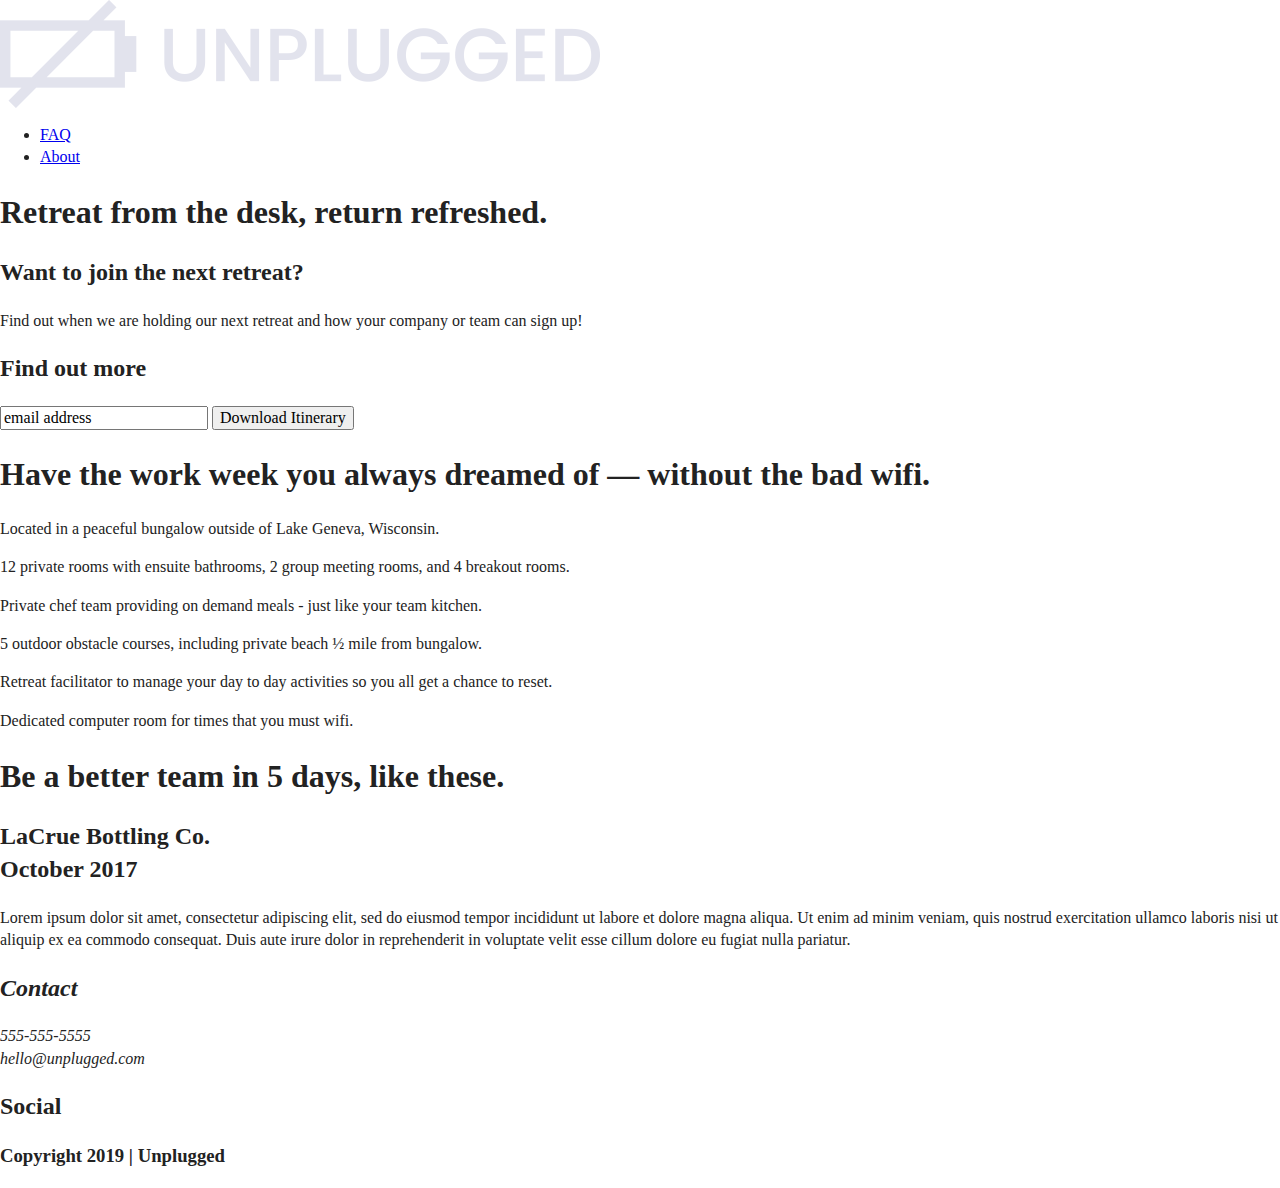
==== index.html @ f1ec1993 "Added appropriate tags and updated class names" ====
<!doctype html>
<html class="no-js" lang="">

<head>
  <meta charset="utf-8">
  <title>Unplugged</title>
  <meta name="description" content="">
  <meta name="viewport" content="width=device-width, initial-scale=1">

  <meta property="og:title" content="">
  <meta property="og:type" content="">
  <meta property="og:url" content="">
  <meta property="og:image" content="">

  <link rel="manifest" href="site.webmanifest">
  <link rel="apple-touch-icon" href="icon.png">
  <!-- Place favicon.ico in the root directory -->

  <link rel="stylesheet" href="css/normalize.css">
  <link rel="stylesheet" href="css/main.css">

  <meta name="theme-color" content="#fafafa">
</head>

<body>

  <!-- Add your site or application content here -->

<header>
    <div class="content-wrapper">
        <a href="#"><img src="Assets/unpluggedlogo.png" alt="unplugged logo"></a>
        <div class="header-divider"></div>
        <nav>
             <ul>
                 <li><a href="faq/index.html" target="_blank">FAQ</a></li>
                 <li><a href="about/index.html" target="_blank">About</a></li>
             </ul>
        </nav>
    </div>
</header>

<main>
  <section class="hero-area">
    <div class="content-wrapper">
    <h1>Retreat from the desk, return refreshed.</h1>
    </div>
  </section>
  <aside>
    <section class="newsletter-signup">
      <div class="content-wrapper">
      <h2>Want to join the next retreat? </h2>
      <p class="form-description">Find out when we are holding our next retreat and how your company or team can sign up!</p>
      <h2>Find out more</h2>
      <div class="form">
      <input type="text" name="name" value="email address">
      <input type="button" value="Download Itinerary">
      </div>
    </div>
    </section>
  </aside>
  <section class="features">
    <div class="content-wrapper">
      <h1>Have the work week you always dreamed of — without the bad wifi.</h1>
      <article class="features-items">
        <p class="fontawesome-icon"></p>
        <p class="features-item-description">Located in a peaceful bungalow outside of Lake Geneva, Wisconsin.</p>
      </article>
      <article class="features-items">
        <p class="fontawesome-icon"></p>
        <p class="features-item-description">12 private rooms with ensuite bathrooms, 2 group meeting rooms, and 4 breakout rooms.</p>
      </article>
      <article class="features-items">
        <p class="fontawesome-icon"></p>
        <p class="features-item-description">Private chef team providing on demand meals - just like your team kitchen.</p>
      </article>      
      <article class="features-items">
        <p class="fontawesome-icon"></p>
        <p class="features-item-description">5 outdoor obstacle courses, including private beach ½ mile from bungalow.</p>
      </article>      
      <article class="features-items">
        <p class="fontawesome-icon"></p>
        <p class="features-item-description">Retreat facilitator to manage your day to day activities so you all get a chance to reset.</p>
      </article>      
      <article class="features-items">
        <p class="fontawesome-icon"></p>
        <p class="features-item-description">Dedicated computer room for times that you must wifi.</p>
      </article>
    </div>
  </section>
  <section class="reviews">
    <div class="content-wrapper">
    <h1>Be a better team in 5 days, like these.</h1>
      <div class="individual-review">
      <article>
        <p class="review-image"></p>
        <h2>LaCrue Bottling Co.<br>
        October 2017</h2>
        <p>Lorem ipsum dolor sit amet, consectetur adipiscing elit, sed do eiusmod tempor incididunt ut labore et dolore magna aliqua. Ut enim ad minim veniam, quis nostrud exercitation ullamco laboris nisi ut aliquip ex ea commodo consequat. Duis aute irure dolor in reprehenderit in voluptate velit esse cillum dolore eu fugiat nulla pariatur. </p>
      </article>
      </div>
    </div>
  </section>

</main>

<footer>
  <div class="content-wrapper">
      <div class="footer-content">
          <div class="contact">
            <address>
              <h2>Contact</h2>
              <p>555-555-5555<br>
                hello@unplugged.com</p>
            </address>
          </div>
          <div class="social">
            <h2>Social</h2>
              <div class="social-icons">
                  <p><a href="https://www.facebook.com/yoursite" target="_blank"></a></p>
                  <!-- other social links here --> 
              </div>
          </div>
      </div> <!-- footer content ends --> 
  </div> <!--footer content-wrapper ends-->
  
  <div class="copyright"> 
    <h3>Copyright 2019 | Unplugged</h3>
  </div> 
</footer>

<!--Site Content Ends-->

  <script src="js/vendor/modernizr-3.11.2.min.js"></script>
  <script src="js/plugins.js"></script>
  <script src="js/main.js"></script>

  <!-- Google Analytics: change UA-XXXXX-Y to be your site's ID. -->
  <script>
    window.ga = function () { ga.q.push(arguments) }; ga.q = []; ga.l = +new Date;
    ga('create', 'UA-XXXXX-Y', 'auto'); ga('set', 'anonymizeIp', true); ga('set', 'transport', 'beacon'); ga('send', 'pageview')
  </script>
  <script src="https://www.google-analytics.com/analytics.js" async></script>
</body>

</html>
---- css/main.css ----
/*! HTML5 Boilerplate v8.0.0 | MIT License | https://html5boilerplate.com/ */

/* main.css 2.1.0 | MIT License | https://github.com/h5bp/main.css#readme */
/*
 * What follows is the result of much research on cross-browser styling.
 * Credit left inline and big thanks to Nicolas Gallagher, Jonathan Neal,
 * Kroc Camen, and the H5BP dev community and team.
 */

/* ==========================================================================
   Base styles: opinionated defaults
   ========================================================================== */

html {
  color: #222;
  font-size: 1em;
  line-height: 1.4;
}

/*
 * Remove text-shadow in selection highlight:
 * https://twitter.com/miketaylr/status/12228805301
 *
 * Vendor-prefixed and regular ::selection selectors cannot be combined:
 * https://stackoverflow.com/a/16982510/7133471
 *
 * Customize the background color to match your design.
 */

::-moz-selection {
  background: #b3d4fc;
  text-shadow: none;
}

::selection {
  background: #b3d4fc;
  text-shadow: none;
}

/*
 * A better looking default horizontal rule
 */

hr {
  display: block;
  height: 1px;
  border: 0;
  border-top: 1px solid #ccc;
  margin: 1em 0;
  padding: 0;
}

/*
 * Remove the gap between audio, canvas, iframes,
 * images, videos and the bottom of their containers:
 * https://github.com/h5bp/html5-boilerplate/issues/440
 */

audio,
canvas,
iframe,
img,
svg,
video {
  vertical-align: middle;
}

/*
 * Remove default fieldset styles.
 */

fieldset {
  border: 0;
  margin: 0;
  padding: 0;
}

/*
 * Allow only vertical resizing of textareas.
 */

textarea {
  resize: vertical;
}

/* ==========================================================================
   Author's custom styles
   ========================================================================== */

/* ==========================================================================
   Helper classes
   ========================================================================== */

/*
 * Hide visually and from screen readers
 */

.hidden,
[hidden] {
  display: none !important;
}

/*
 * Hide only visually, but have it available for screen readers:
 * https://snook.ca/archives/html_and_css/hiding-content-for-accessibility
 *
 * 1. For long content, line feeds are not interpreted as spaces and small width
 *    causes content to wrap 1 word per line:
 *    https://medium.com/@jessebeach/beware-smushed-off-screen-accessible-text-5952a4c2cbfe
 */

.sr-only {
  border: 0;
  clip: rect(0, 0, 0, 0);
  height: 1px;
  margin: -1px;
  overflow: hidden;
  padding: 0;
  position: absolute;
  white-space: nowrap;
  width: 1px;
  /* 1 */
}

/*
 * Extends the .sr-only class to allow the element
 * to be focusable when navigated to via the keyboard:
 * https://www.drupal.org/node/897638
 */

.sr-only.focusable:active,
.sr-only.focusable:focus {
  clip: auto;
  height: auto;
  margin: 0;
  overflow: visible;
  position: static;
  white-space: inherit;
  width: auto;
}

/*
 * Hide visually and from screen readers, but maintain layout
 */

.invisible {
  visibility: hidden;
}

/*
 * Clearfix: contain floats
 *
 * For modern browsers
 * 1. The space content is one way to avoid an Opera bug when the
 *    `contenteditable` attribute is included anywhere else in the document.
 *    Otherwise it causes space to appear at the top and bottom of elements
 *    that receive the `clearfix` class.
 * 2. The use of `table` rather than `block` is only necessary if using
 *    `:before` to contain the top-margins of child elements.
 */

.clearfix::before,
.clearfix::after {
  content: " ";
  display: table;
}

.clearfix::after {
  clear: both;
}

/* ==========================================================================
   EXAMPLE Media Queries for Responsive Design.
   These examples override the primary ('mobile first') styles.
   Modify as content requires.
   ========================================================================== */

@media only screen and (min-width: 35em) {
  /* Style adjustments for viewports that meet the condition */
}

@media print,
  (-webkit-min-device-pixel-ratio: 1.25),
  (min-resolution: 1.25dppx),
  (min-resolution: 120dpi) {
  /* Style adjustments for high resolution devices */
}

/* ==========================================================================
   Print styles.
   Inlined to avoid the additional HTTP request:
   https://www.phpied.com/delay-loading-your-print-css/
   ========================================================================== */

@media print {
  *,
  *::before,
  *::after {
    background: #fff !important;
    color: #000 !important;
    /* Black prints faster */
    box-shadow: none !important;
    text-shadow: none !important;
  }

  a,
  a:visited {
    text-decoration: underline;
  }

  a[href]::after {
    content: " (" attr(href) ")";
  }

  abbr[title]::after {
    content: " (" attr(title) ")";
  }

  /*
   * Don't show links that are fragment identifiers,
   * or use the `javascript:` pseudo protocol
   */
  a[href^="#"]::after,
  a[href^="javascript:"]::after {
    content: "";
  }

  pre {
    white-space: pre-wrap !important;
  }

  pre,
  blockquote {
    border: 1px solid #999;
    page-break-inside: avoid;
  }

  /*
   * Printing Tables:
   * https://web.archive.org/web/20180815150934/http://css-discuss.incutio.com/wiki/Printing_Tables
   */
  thead {
    display: table-header-group;
  }

  tr,
  img {
    page-break-inside: avoid;
  }

  p,
  h2,
  h3 {
    orphans: 3;
    widows: 3;
  }

  h2,
  h3 {
    page-break-after: avoid;
  }
}
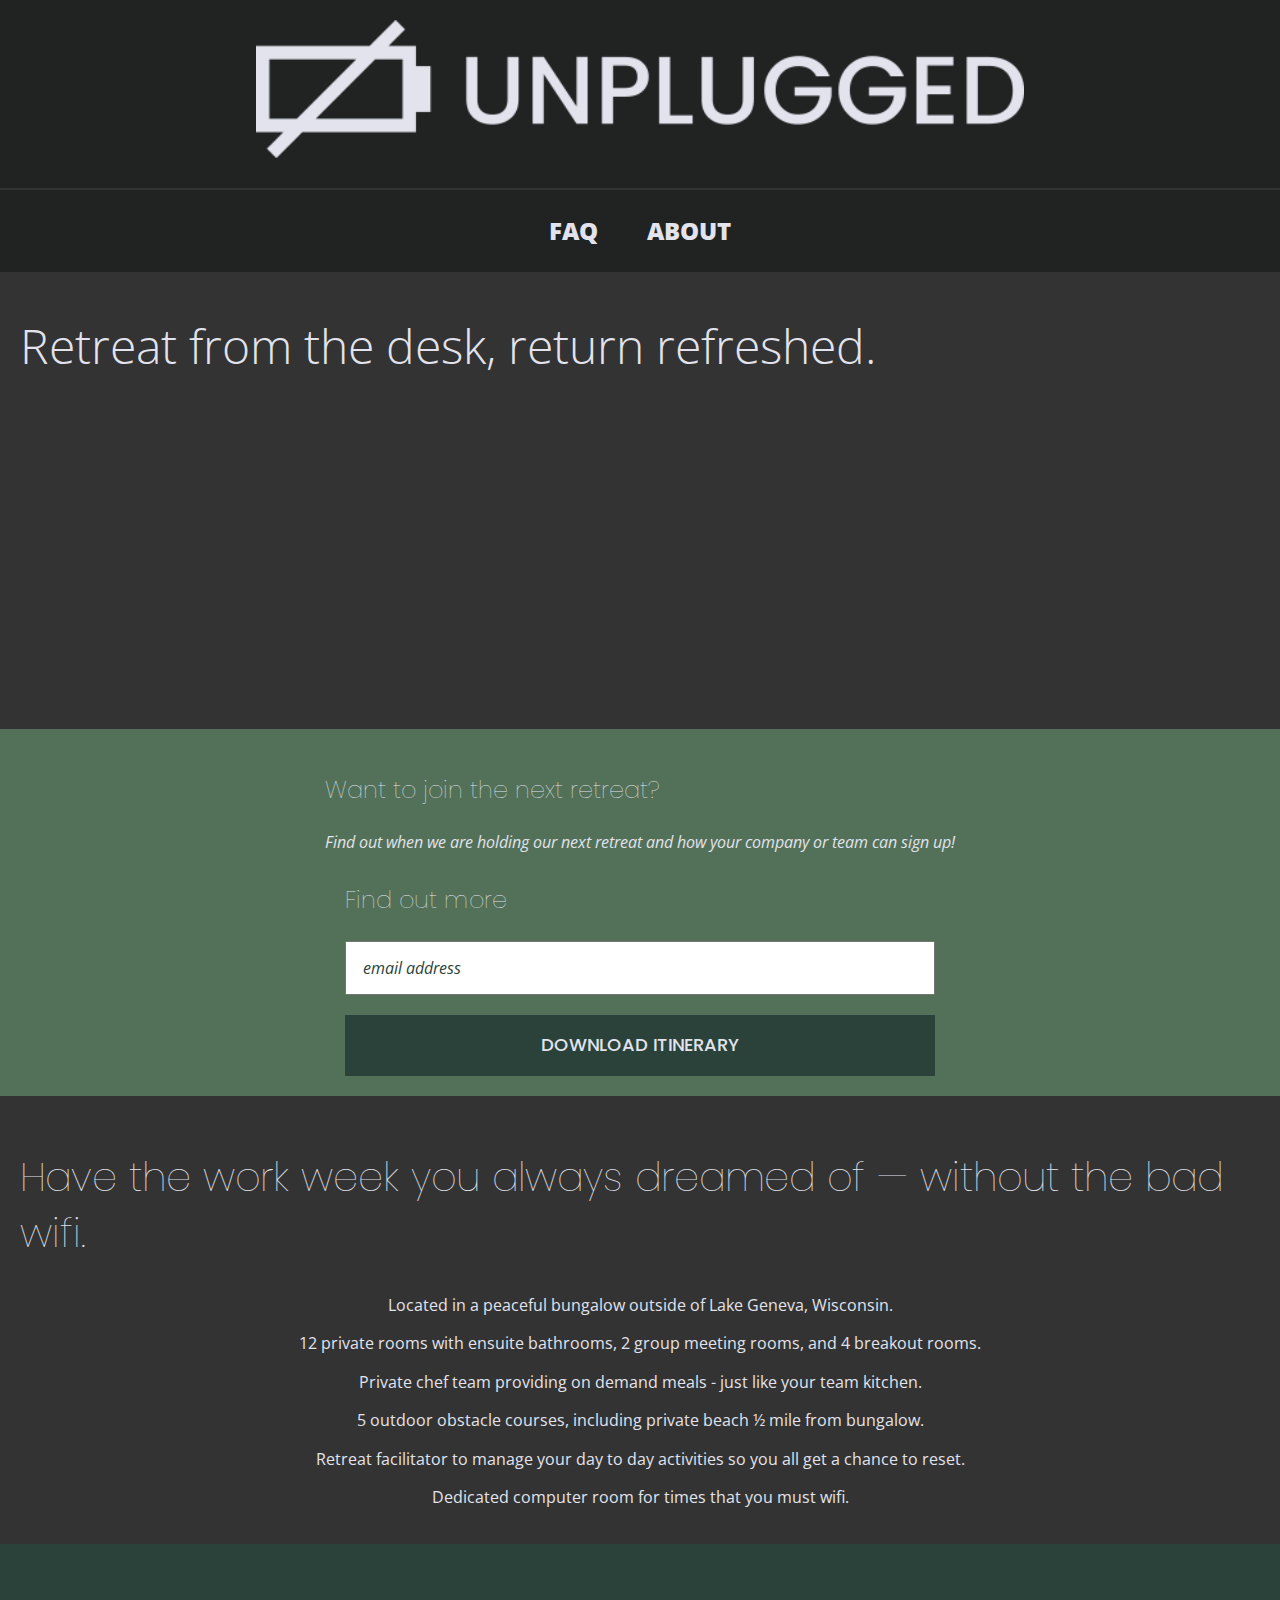
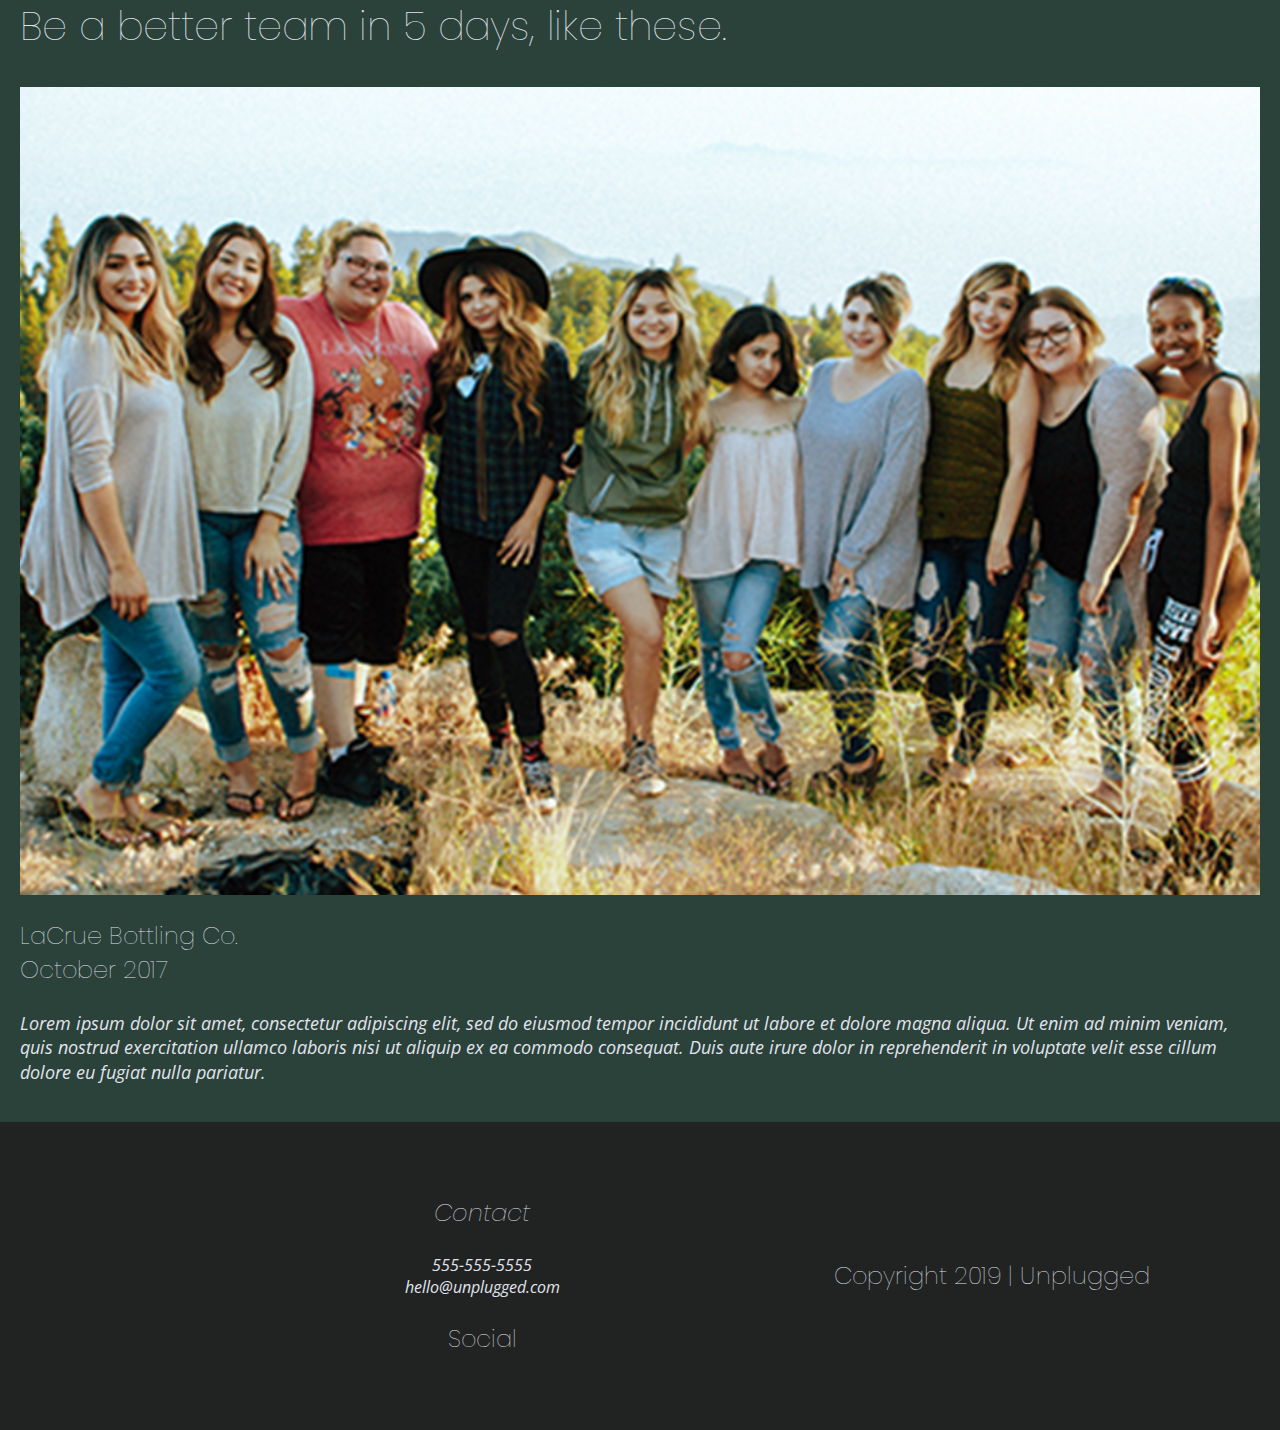
==== commit a0ed4bb7: "Added more padding and text styles" ====
--- a/index.html
+++ b/index.html
@@ -20,6 +20,9 @@
   <link rel="stylesheet" href="css/main.css">
 
   <meta name="theme-color" content="#fafafa">
+
+  <!-- Google Fonts -->
+<link href="https://fonts.googleapis.com/css?family=Open+Sans:400,700|Poppins:500,700" rel="stylesheet">
 </head>
 
 <body>
@@ -28,7 +31,9 @@
 
 <header>
     <div class="content-wrapper">
+      <div id="logo">
         <a href="#"><img src="Assets/unpluggedlogo.png" alt="unplugged logo"></a>
+      </div>
         <div class="header-divider"></div>
         <nav>
              <ul>
@@ -48,10 +53,10 @@
   <aside>
     <section class="newsletter-signup">
       <div class="content-wrapper">
-      <h2>Want to join the next retreat? </h2>
+      <h3>Want to join the next retreat? </h3>
       <p class="form-description">Find out when we are holding our next retreat and how your company or team can sign up!</p>
-      <h2>Find out more</h2>
       <div class="form">
+      <h3>Find out more</h3>
       <input type="text" name="name" value="email address">
       <input type="button" value="Download Itinerary">
       </div>
@@ -60,7 +65,7 @@
   </aside>
   <section class="features">
     <div class="content-wrapper">
-      <h1>Have the work week you always dreamed of — without the bad wifi.</h1>
+      <h2>Have the work week you always dreamed of — without the bad wifi.</h2>
       <article class="features-items">
         <p class="fontawesome-icon"></p>
         <p class="features-item-description">Located in a peaceful bungalow outside of Lake Geneva, Wisconsin.</p>
@@ -89,12 +94,12 @@
   </section>
   <section class="reviews">
     <div class="content-wrapper">
-    <h1>Be a better team in 5 days, like these.</h1>
+    <h2>Be a better team in 5 days, like these.</h2>
       <div class="individual-review">
       <article>
-        <p class="review-image"></p>
-        <h2>LaCrue Bottling Co.<br>
-        October 2017</h2>
+        <p class="review-image"><img src="img/omar-lopez-296944-unsplash@2x.png" alt="Review Image" /></p>
+        <h3>LaCrue Bottling Co.<br>
+        October 2017</h3>
         <p>Lorem ipsum dolor sit amet, consectetur adipiscing elit, sed do eiusmod tempor incididunt ut labore et dolore magna aliqua. Ut enim ad minim veniam, quis nostrud exercitation ullamco laboris nisi ut aliquip ex ea commodo consequat. Duis aute irure dolor in reprehenderit in voluptate velit esse cillum dolore eu fugiat nulla pariatur. </p>
       </article>
       </div>
@@ -108,13 +113,13 @@
       <div class="footer-content">
           <div class="contact">
             <address>
-              <h2>Contact</h2>
+              <h3>Contact</h3>
               <p>555-555-5555<br>
                 hello@unplugged.com</p>
             </address>
           </div>
           <div class="social">
-            <h2>Social</h2>
+            <h3>Social</h3>
               <div class="social-icons">
                   <p><a href="https://www.facebook.com/yoursite" target="_blank"></a></p>
                   <!-- other social links here --> 
--- a/css/main.css
+++ b/css/main.css
@@ -86,6 +86,269 @@
 /* ==========================================================================
    Author's custom styles
    ========================================================================== */
+/* General Styles */
+ 
+html {
+	font-size: 16px;
+}
+ 
+body {
+  font-family: 'Open Sans', sans-serif;
+  font-size: 1em;
+  color: #e2e3ed;
+}
+ 
+ul, 
+ol {
+ text-transform: uppercase;
+ font-weight: 800;
+ list-style: none;
+}
+li{
+  padding: 0px 20px 0px 20px;
+}
+ 
+a {
+	color: #e2e3ed;
+  text-decoration: none;
+}
+h1{
+  margin: 0%;
+  font-size: 3em;
+  font-weight: 100;
+}
+ 
+h2 {
+  font-family: 'Poppins', sans-serif;
+  font-size: 2.5em;
+  font-weight: 100;
+}
+ 
+h3, 
+h4 {
+  font-family: 'Poppins', sans-serif;
+  font-size: 1.5em;
+  font-weight: 100;
+}
+ 
+p {
+	
+} 
+
+img {
+ width: 100%;
+}
+ 
+figure {
+ 
+}
+ 
+address {
+ 
+}
+ 
+.content-wrapper {
+ 
+}
+
+ /* -------------------- Base Header - Footer Styles -------------------- */
+ header,
+ footer {
+    margin: 0px;
+     display: flex;
+     justify-content: center;
+     align-items: center;
+     flex-flow: row wrap;
+ }
+ /* -------------------- Header Layout Styles -------------------- */
+ header {
+  padding: 0px 0;
+  background-color: #202322;
+}
+header .content-wrapper{
+  display: flex;
+  justify-content: center;
+  align-items: center;
+  flex-flow: row wrap;
+}
+#logo{
+  width: 60%;
+  padding: 20px 20px 30px 20px;
+}
+header nav{
+  width: 60%;
+  display: flex;
+  justify-content: space-around;
+  align-items: center;
+  flex-flow: row wrap;
+}
+header nav ul{
+  width: 30%;
+  font-size: 1.5em;
+  font-weight: 800;
+  padding: 0px 0px 0px 0px;
+  display: flex;
+  justify-content: space-around;
+  align-items: center;
+}
+.header-divider{
+  width: 100%;
+  border-top: solid #333 2px;
+}
+
+/* -------------------- Main Page Layout Styles -------------------- */
+
+.content-wrapper{
+  width: 100%;
+}
+.hero-area{
+  padding: 40px 20px 350px 20px;
+  background: url('../img/jake-melara-30679-unsplash.jpg') center no-repeat #333;
+  background-size: cover;
+  display: flex;
+  justify-content: center;
+  align-items: center;
+  flex-flow: row wrap;
+}
+aside{
+  background-color: #527158;
+  padding: 20px 20px 0px 20px;
+  display: flex;
+  justify-content: center;
+  align-items: center;
+  flex-flow: row wrap;
+}
+aside .form {
+  margin-top: 30px;
+  padding: 0px 20px 20px 20px;
+}
+
+.form-description{
+  font-style: italic;
+}
+ 
+input[type=text] {
+  box-sizing: border-box;
+  width: 100%;
+  color: #2a423a;
+  font-style: italic;
+  padding: 1em;
+}
+ 
+input[type=button] {
+  width: 100%;
+  padding: 20px 0;
+  margin-top: 20px;
+  background-color: #2a423a;
+  font-family: 'Poppins', Helvetica, Arial, sans-serif;
+  font-weight: 500;
+  font-size: 1.125em;
+  color: #e2e3ed;
+  border: none;
+  text-align: center;
+  text-transform: uppercase;
+}
+.features{
+  padding: 20px 20px 20px 20px;
+  background: url('../img/rawpixel-800820-unsplash1.jpg') center no-repeat #333;
+  background-size: cover;
+  display: flex;
+  justify-content: center;
+  align-items: center;
+}
+.features article{
+  padding: 0px 100px 0px 100px;
+  text-align: center;
+}
+.features features-items{
+  display: flex;
+  justify-content: center;
+  align-items: center;
+  flex-flow: row wrap;
+}
+.reviews{
+  padding: 20px 20px 20px 20px;
+  background-color: #2a423a;
+  display: flex;
+  justify-content: center;
+  align-items: center;
+  flex-flow: row wrap;
+}
+.reviews h3{
+  width: 50%;
+}
+.reviews p{
+  font-style: italic;
+  font-size: 1.1em;
+}
+
+/* -------------------- About Page Layout Styles -------------------- */
+
+.mission{
+  padding: 20px 20px 20px 20px;
+  background-color: #527158;
+  display: flex;
+  justify-content: center;
+  align-items: center;
+  flex-flow: row wrap;
+}
+.contact-section{
+  padding: 20px 20px 20px 20px;
+  background-color: #2a423a;
+  display: flex;
+  justify-content: center;
+  align-items: center;
+  flex-flow: row wrap;
+}
+
+/* -------------------- FAQ Page Layout Styles -------------------- */
+
+.faq{
+  padding: 20px 20px 20px 20px;
+  background-color: #527158;
+  display: flex;
+  justify-content: center;
+  align-items: center;
+  flex-flow: row wrap;
+}
+.faq content-wrapper{
+  display: flex;
+  justify-content: center;
+  align-items: center;
+  flex-flow: row wrap;
+}
+.faq article{
+  padding: 20px 0px 0px 0px;
+}
+.faq p{
+  font-size: 1.1em;
+  font-style: italic;
+}
+
+
+/* -------------------- Footer Layout Styles -------------------- */
+
+footer{
+  background-color: #202322;
+  text-align: center;
+}
+footer .content-wrapper {
+  width: 55%;
+  margin: 50px 0;
+}
+footer social-icons{
+  display: flex;
+  justify-content: center;
+  align-items: center;
+}
+footer social p{
+  display: flex;
+  justify-content: center;
+  align-items: center;
+}
+
+
+
 
 /* ==========================================================================
    Helper classes
@@ -175,15 +438,11 @@
    Modify as content requires.
    ========================================================================== */
 
-@media only screen and (min-width: 35em) {
-  /* Style adjustments for viewports that meet the condition */
-}
-
-@media print,
-  (-webkit-min-device-pixel-ratio: 1.25),
-  (min-resolution: 1.25dppx),
-  (min-resolution: 120dpi) {
-  /* Style adjustments for high resolution devices */
+@media only screen and (min-width: 768px){
+  /*Tablet Styles Here*/
+}
+@media only screen and (min-width:1200px){
+  /*Desktop Styles Here*/
 }
 
 /* ==========================================================================
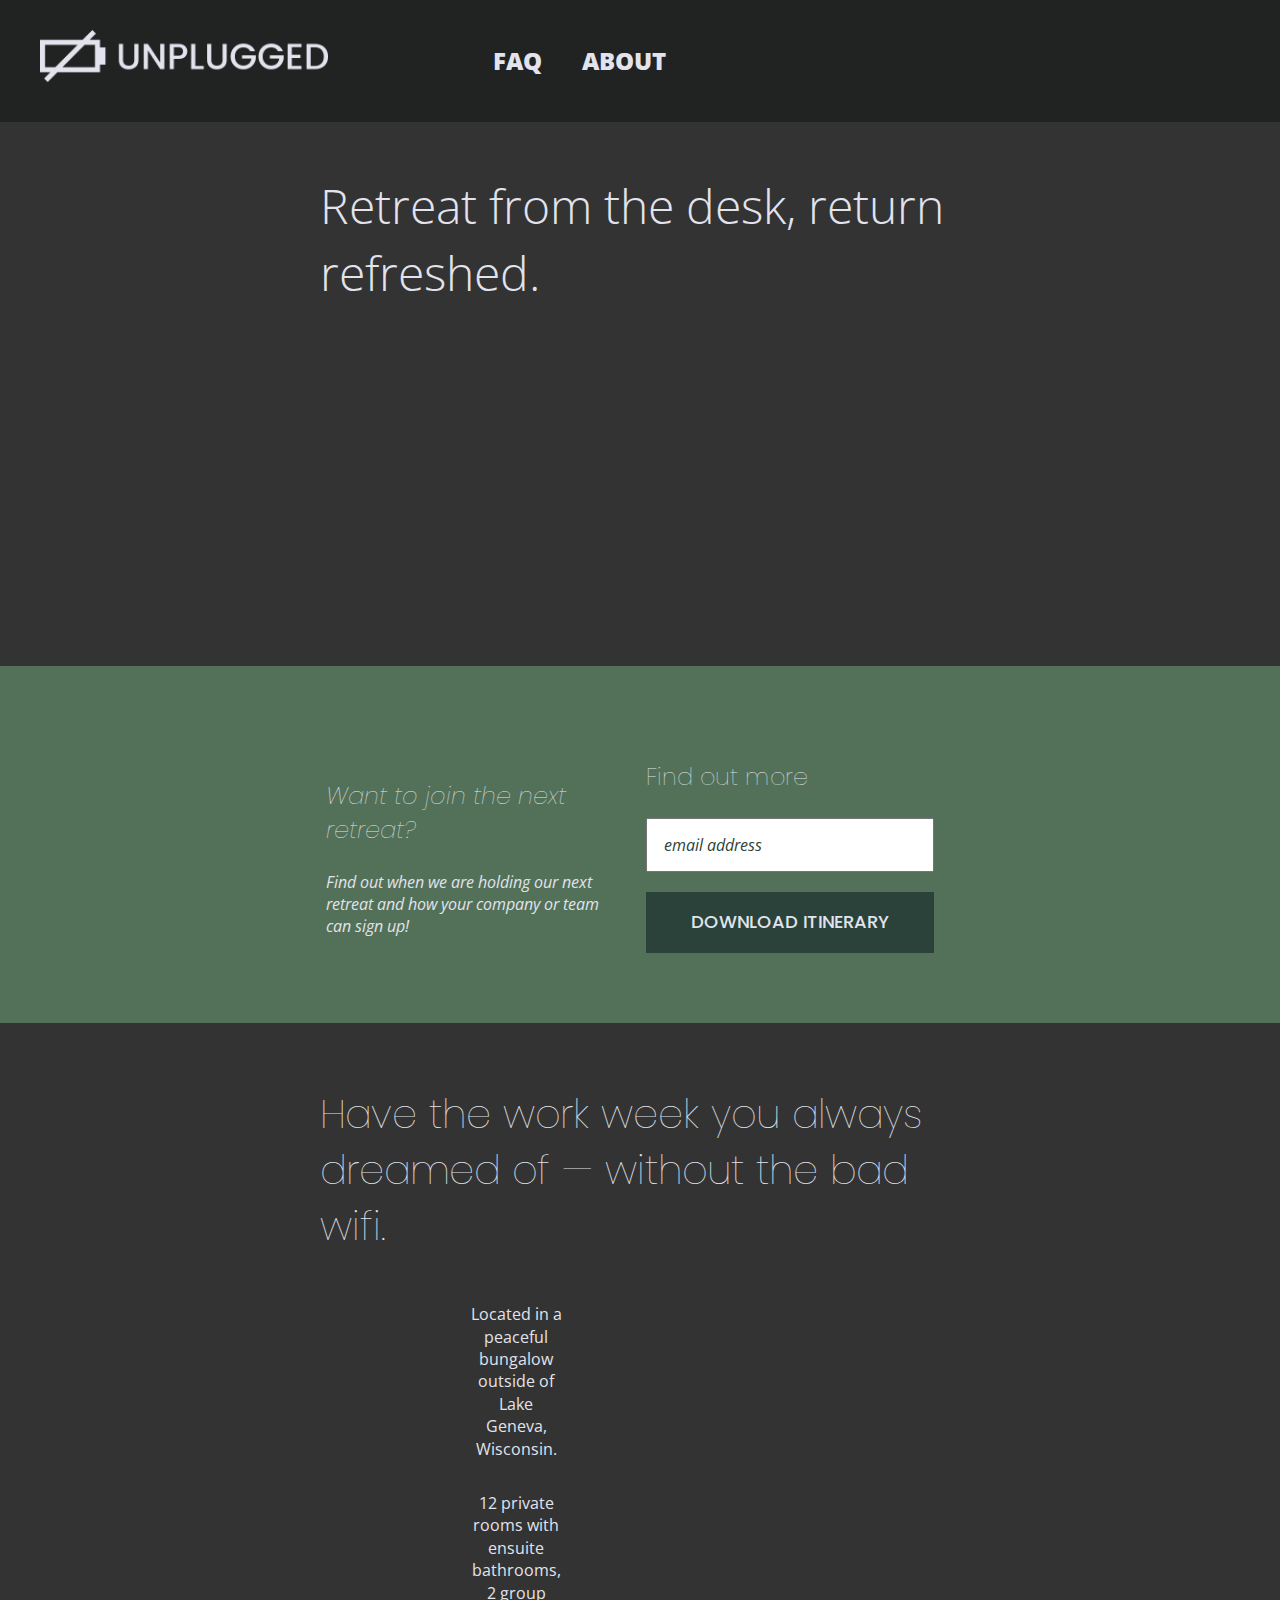
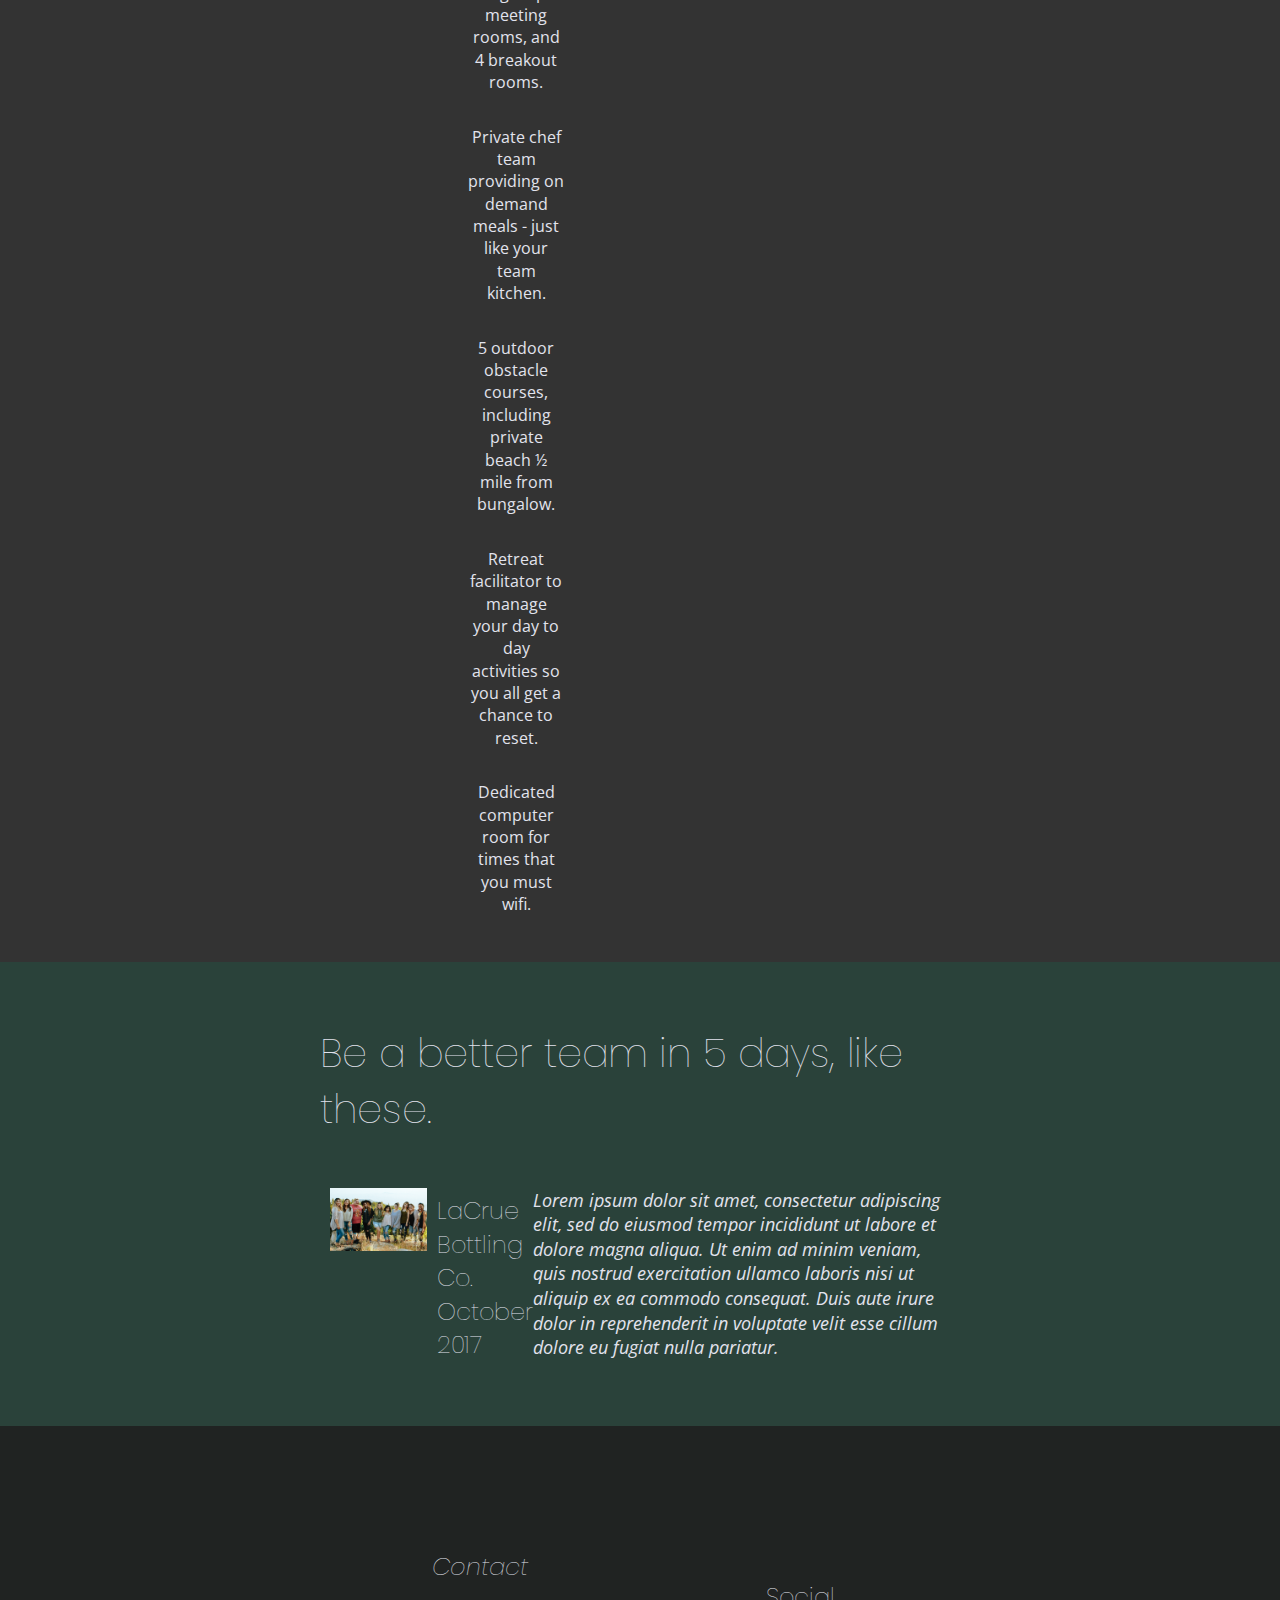
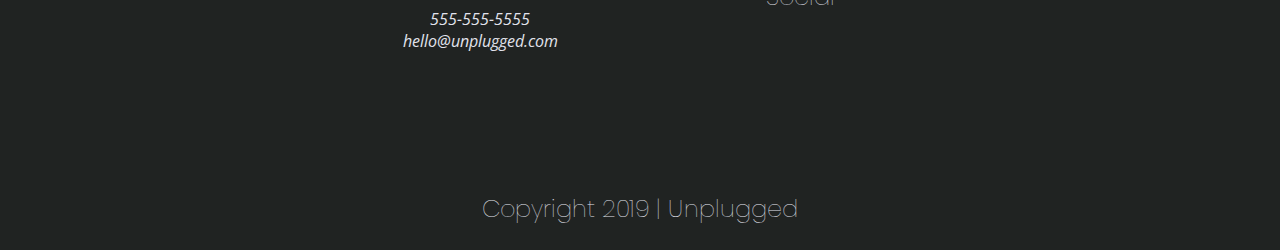
==== commit 136c6f24: "Added specifications to media queries" ====
--- a/index.html
+++ b/index.html
@@ -53,8 +53,10 @@
   <aside>
     <section class="newsletter-signup">
       <div class="content-wrapper">
+        <div class="form-description">
       <h3>Want to join the next retreat? </h3>
-      <p class="form-description">Find out when we are holding our next retreat and how your company or team can sign up!</p>
+      <p>Find out when we are holding our next retreat and how your company or team can sign up!</p>
+        </div>
       <div class="form">
       <h3>Find out more</h3>
       <input type="text" name="name" value="email address">
--- a/css/main.css
+++ b/css/main.css
@@ -440,9 +440,166 @@
 
 @media only screen and (min-width: 768px){
   /*Tablet Styles Here*/
-}
+  /* General styles */
+  .content-wrapper {
+    max-width: 640px;
+    margin: 10px 0;
+}
+
+/* Header */
+
+header {
+   justify-content: space-between;
+}
+
+header .content-wrapper {
+    padding:0px 20px 0px 20px ;
+    width: 100%;
+    justify-content: space-between;
+}
+#logo{
+  width: 45%;
+}
+header nav {
+    width: 45%;
+    
+}
+
+header nav ul {
+  justify-content:space-between;
+}
+
+.header-divider {
+    display: none;
+}
+
+/* Hero Area */
+
+/* Aside */
+aside .content-wrapper {
+    margin: 50px 0px;
+    display: flex;
+    justify-content: space-around;
+    align-items: center;
+    flex-flow: row wrap;
+}
+
+aside .content-wrapper .form-description,
+aside .content-wrapper .form {        
+    width:45%;     
+    margin: 0;
+}
+
+/* Features */
+
+.features article {
+  display: flex;
+  justify-content: center;
+  align-items: center;
+  flex-flow: row wrap;
+}
+
+.features .features-item-description {
+    width: 50%;
+}
+
+/* Reviews */
+.individual-review {
+  
+}
+
+.reviews article {
+    margin: 10px 10px 10px 10px; 
+    display: flex;
+    justify-content: space-around;   
+}
+
+.review-image{
+  width: 100%;
+  padding-right: 10px;
+  
+}
+
+.individual-review h3{
+  width: 50%;
+  
+}
+
+/* Footer */
+footer .content-wrapper {
+    width: 100%;
+    margin: 100px 0;
+}
+
+.footer-content {
+  display: flex;
+  justify-content: space-around;
+  align-items: center;
+
+}
+
+footer .contact {
+    margin-bottom: 0;
+    width: 50%;
+}
+footer .social{
+  width: 50%;
+}
+
+footer .copyright {
+    width: 100%;
+}
+/* ==========================================================================
+   About Page
+   ========================================================================== */
+ 
+   .mission-content {
+    display: flex;
+    justify-content: space-around;
+    align-items: center;
+}
+
+.mission-content p {
+    width: 100%
+}
+
+.contact-section .content-wrapper h2 {
+    width: 100%;
+}
+
+.contact-content {
+    display: flex;
+    justify-content: center;
+    align-items:center;
+}
+.general-info{
+  width: 50%;
+}
+.chat {
+  width: 50%;
+}
+/* ==========================================================================
+   FAQ Page
+   ========================================================================== */
+   .faq .content-wrapper {
+    justify-content: space-between;
+}
+
+article .faq-question {
+    flex-basis: 40%;
+}
+
+.faq h2 {
+    width: 100%;
+}
+
+}
+
 @media only screen and (min-width:1200px){
   /*Desktop Styles Here*/
+  .features article{
+    width: 30%;
+  }
 }
 
 /* ==========================================================================
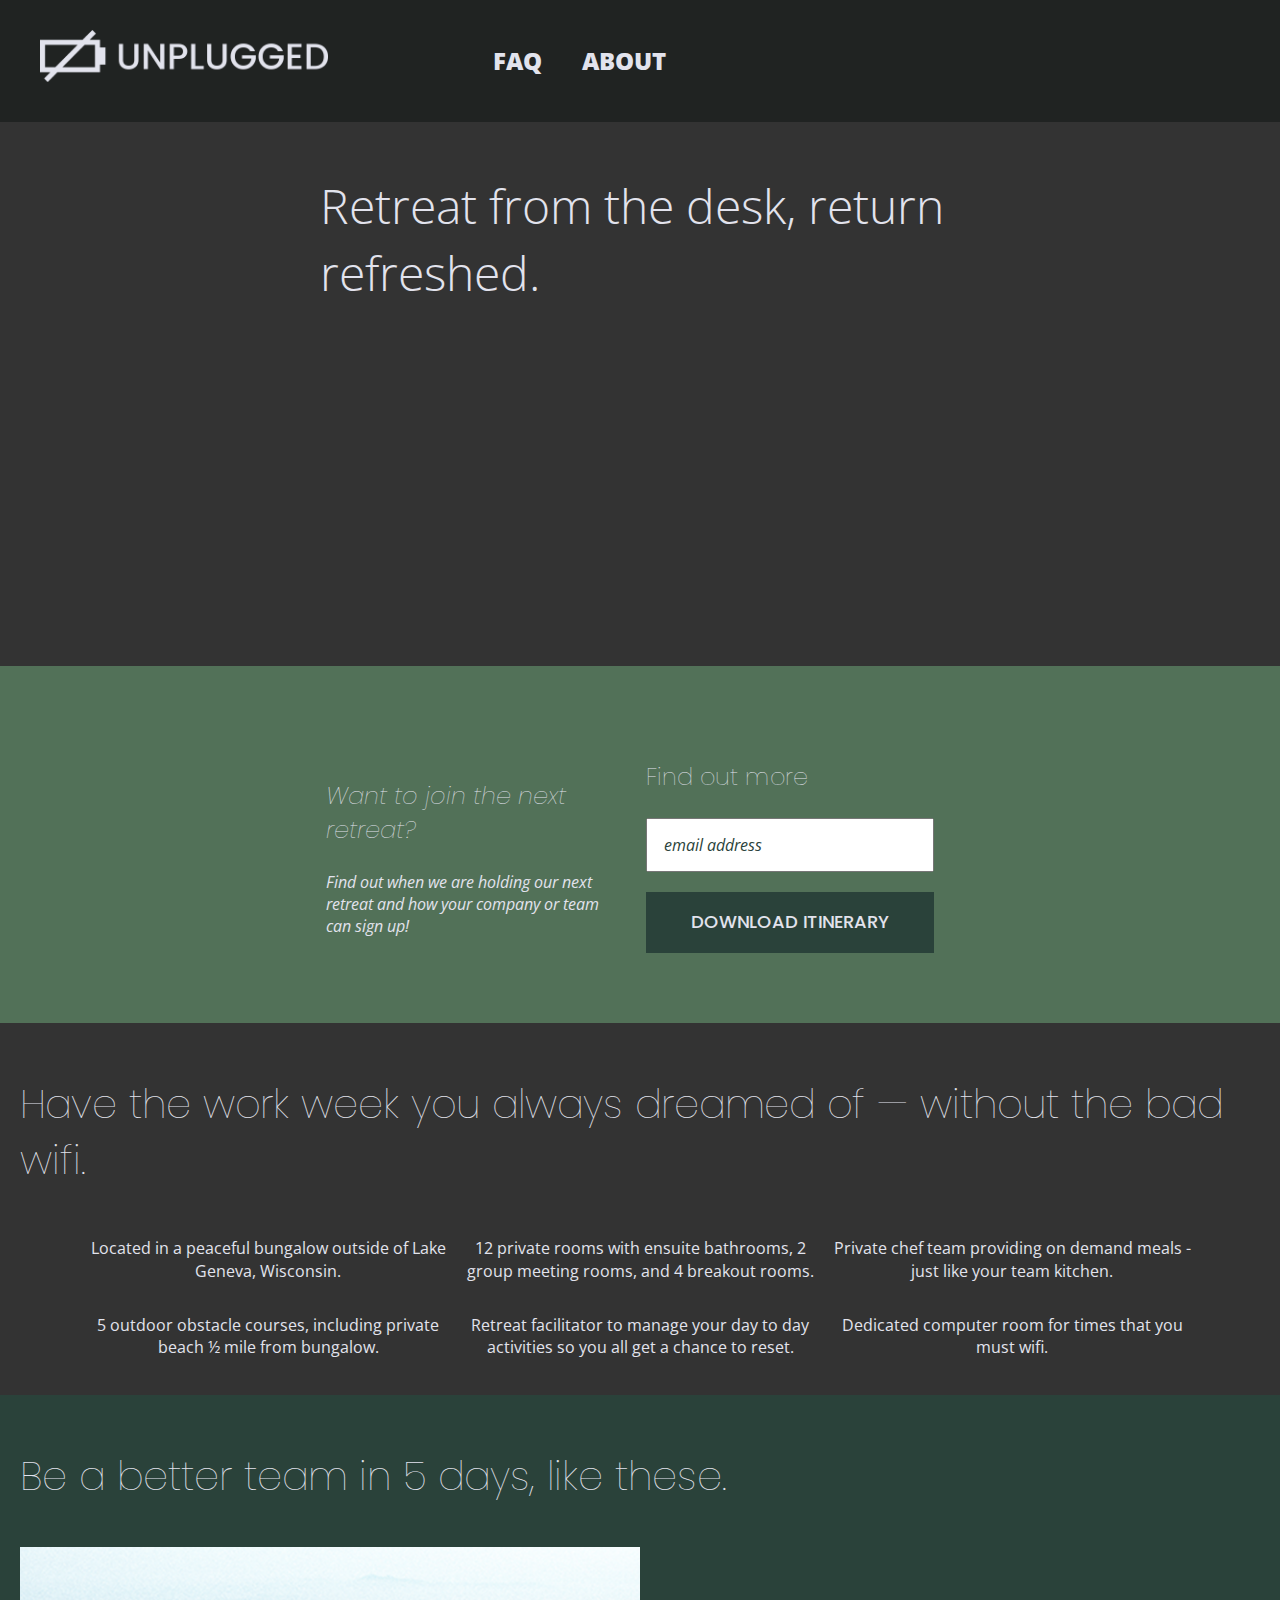
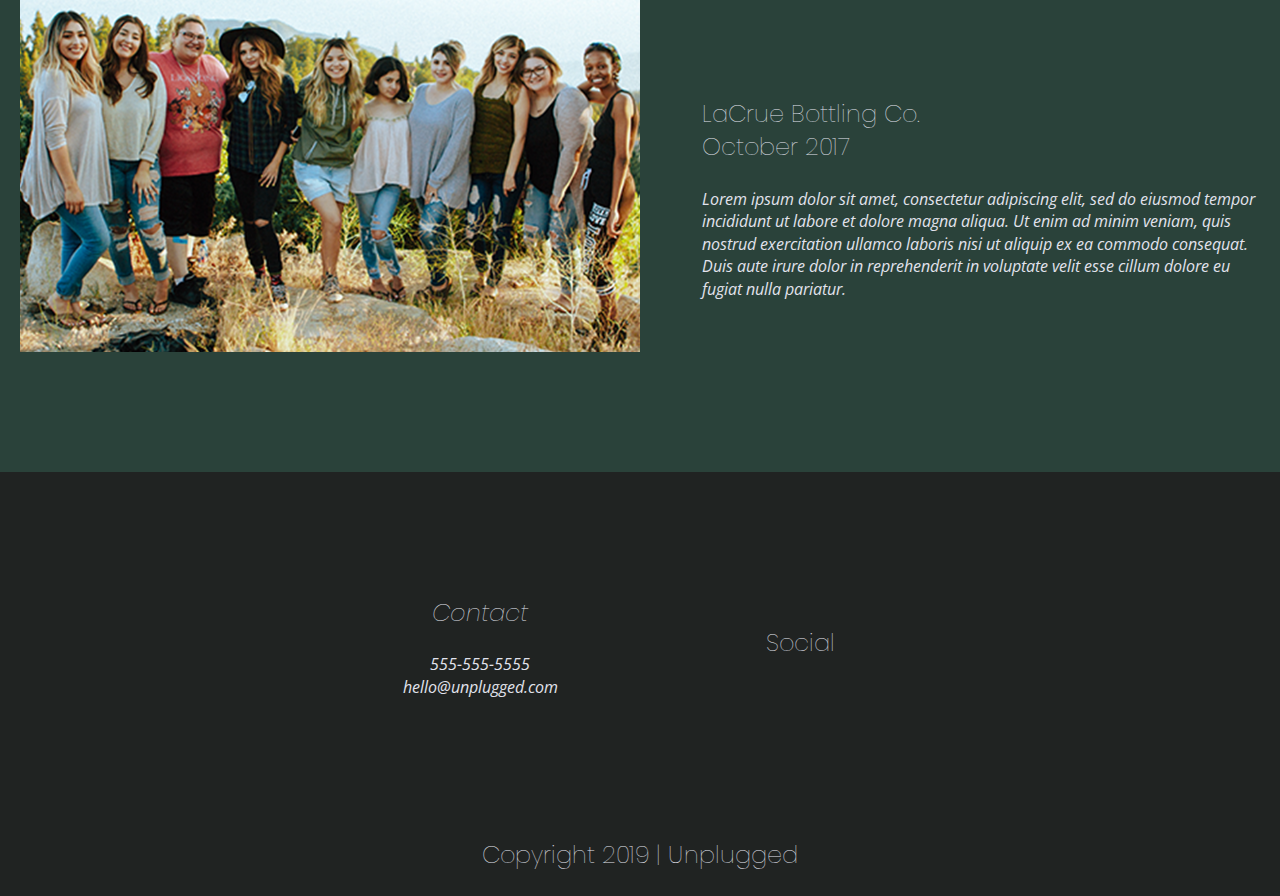
==== commit e84f87c6: "Layout fixes" ====
--- a/index.html
+++ b/index.html
@@ -66,9 +66,9 @@
     </section>
   </aside>
   <section class="features">
-    <div class="content-wrapper">
-      <h2>Have the work week you always dreamed of — without the bad wifi.</h2>
-      <article class="features-items">
+    <h2>Have the work week you always dreamed of — without the bad wifi.</h2>
+      <div class="individual-features">
+    <article class="features-items">
         <p class="fontawesome-icon"></p>
         <p class="features-item-description">Located in a peaceful bungalow outside of Lake Geneva, Wisconsin.</p>
       </article>
@@ -92,20 +92,18 @@
         <p class="fontawesome-icon"></p>
         <p class="features-item-description">Dedicated computer room for times that you must wifi.</p>
       </article>
-    </div>
+      </div>
   </section>
   <section class="reviews">
-    <div class="content-wrapper">
     <h2>Be a better team in 5 days, like these.</h2>
-      <div class="individual-review">
-      <article>
-        <p class="review-image"><img src="img/omar-lopez-296944-unsplash@2x.png" alt="Review Image" /></p>
-        <h3>LaCrue Bottling Co.<br>
-        October 2017</h3>
-        <p>Lorem ipsum dolor sit amet, consectetur adipiscing elit, sed do eiusmod tempor incididunt ut labore et dolore magna aliqua. Ut enim ad minim veniam, quis nostrud exercitation ullamco laboris nisi ut aliquip ex ea commodo consequat. Duis aute irure dolor in reprehenderit in voluptate velit esse cillum dolore eu fugiat nulla pariatur. </p>
-      </article>
-      </div>
-    </div>
+        <article>
+          <div class="review-image"><img src="img/omar-lopez-296944-unsplash@2x.png" alt="Review Image" /></div>
+           <div class="review-text">
+           <h3>LaCrue Bottling Co.<br>
+           October 2017</h3>
+            <p>Lorem ipsum dolor sit amet, consectetur adipiscing elit, sed do eiusmod tempor incididunt ut labore et dolore magna aliqua. Ut enim ad minim veniam, quis nostrud exercitation ullamco laboris nisi ut aliquip ex ea commodo consequat. Duis aute irure dolor in reprehenderit in voluptate velit esse cillum dolore eu fugiat nulla pariatur. </p>
+          </div>
+        </article>
   </section>
 
 </main>
--- a/css/main.css
+++ b/css/main.css
@@ -148,7 +148,7 @@
 }
  
 .content-wrapper {
- 
+  width: 100%;
 }
 
  /* -------------------- Base Header - Footer Styles -------------------- */
@@ -198,9 +198,6 @@
 
 /* -------------------- Main Page Layout Styles -------------------- */
 
-.content-wrapper{
-  width: 100%;
-}
 .hero-area{
   padding: 40px 20px 350px 20px;
   background: url('../img/jake-melara-30679-unsplash.jpg') center no-repeat #333;
@@ -255,31 +252,31 @@
   display: flex;
   justify-content: center;
   align-items: center;
+  flex-flow: row wrap;
+}
+.features h1{
+}
+.features .content-wrapper{
+  width: 50%;
+
 }
 .features article{
-  padding: 0px 100px 0px 100px;
   text-align: center;
 }
 .features features-items{
-  display: flex;
-  justify-content: center;
-  align-items: center;
-  flex-flow: row wrap;
 }
 .reviews{
   padding: 20px 20px 20px 20px;
   background-color: #2a423a;
   display: flex;
-  justify-content: center;
-  align-items: center;
-  flex-flow: row wrap;
-}
-.reviews h3{
-  width: 50%;
-}
+  justify-content: start;
+  align-items: center;
+  flex-flow: row wrap;
+}
+
 .reviews p{
   font-style: italic;
-  font-size: 1.1em;
+  font-size: 1em;
 }
 
 /* -------------------- About Page Layout Styles -------------------- */
@@ -492,38 +489,41 @@
 
 /* Features */
 
-.features article {
-  display: flex;
-  justify-content: center;
-  align-items: center;
-  flex-flow: row wrap;
-}
-
-.features .features-item-description {
-    width: 50%;
-}
+.individual-features{
+    width: 100%;
+    display: flex;
+    justify-content: center;
+    align-items: center;
+    flex-flow: wrap;
+
+}
+.features-items{
+   width: 50%;
+    margin:0;
+}
+
 
 /* Reviews */
-.individual-review {
-  
-}
-
-.reviews article {
-    margin: 10px 10px 10px 10px; 
-    display: flex;
-    justify-content: space-around;   
+
+.reviews article{
+  width:100%;
+  margin: 0px;
+  display: flex;
+  justify-content: space-between;
+  align-items: center;
+  flex-flow: row wrap;
 }
 
 .review-image{
-  width: 100%;
-  padding-right: 10px;
-  
-}
-
-.individual-review h3{
-  width: 50%;
-  
-}
+  width:50%;
+  padding: 10px 0px 100px 0px;
+  margin: 0;
+}
+.review-text{
+  width:45%;     
+  margin: 0;
+}
+
 
 /* Footer */
 footer .content-wrapper {
@@ -597,8 +597,9 @@
 
 @media only screen and (min-width:1200px){
   /*Desktop Styles Here*/
-  .features article{
+  .features-items{
     width: 30%;
+    margin: 0;
   }
 }
 
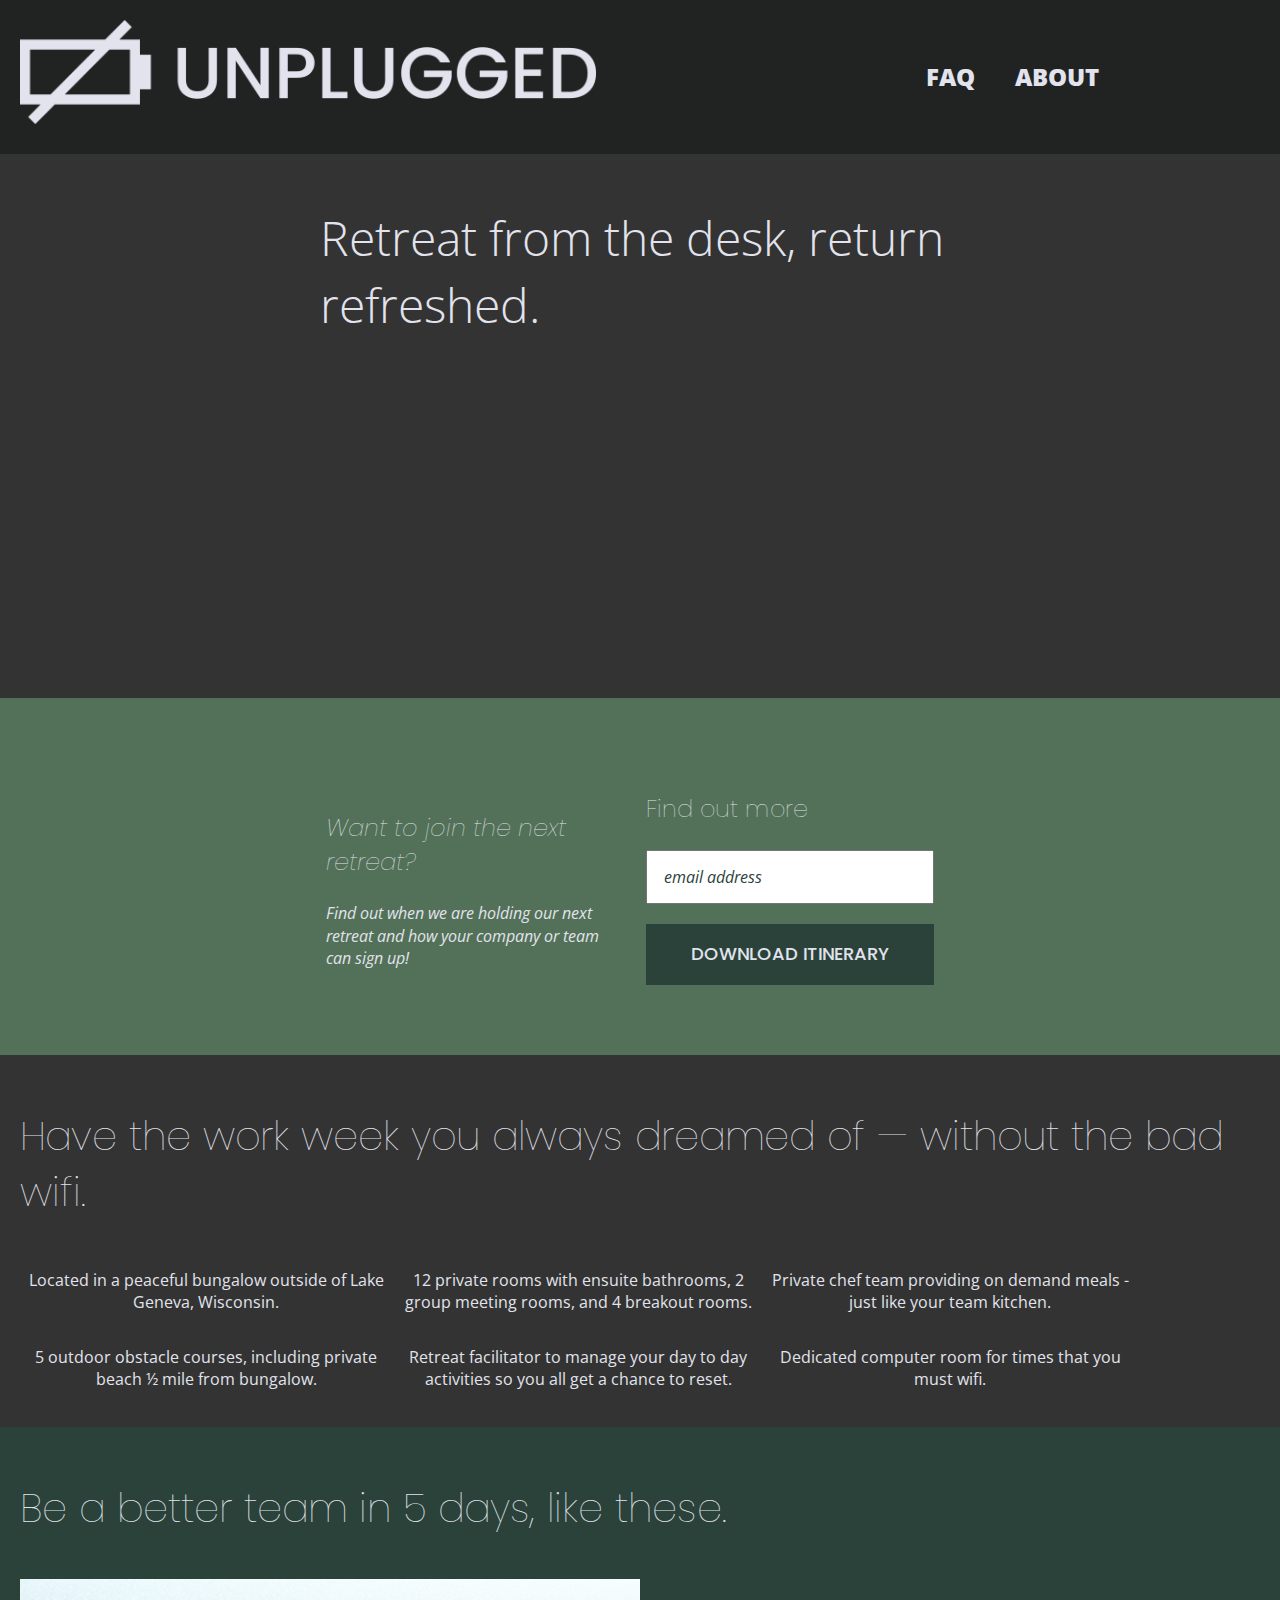
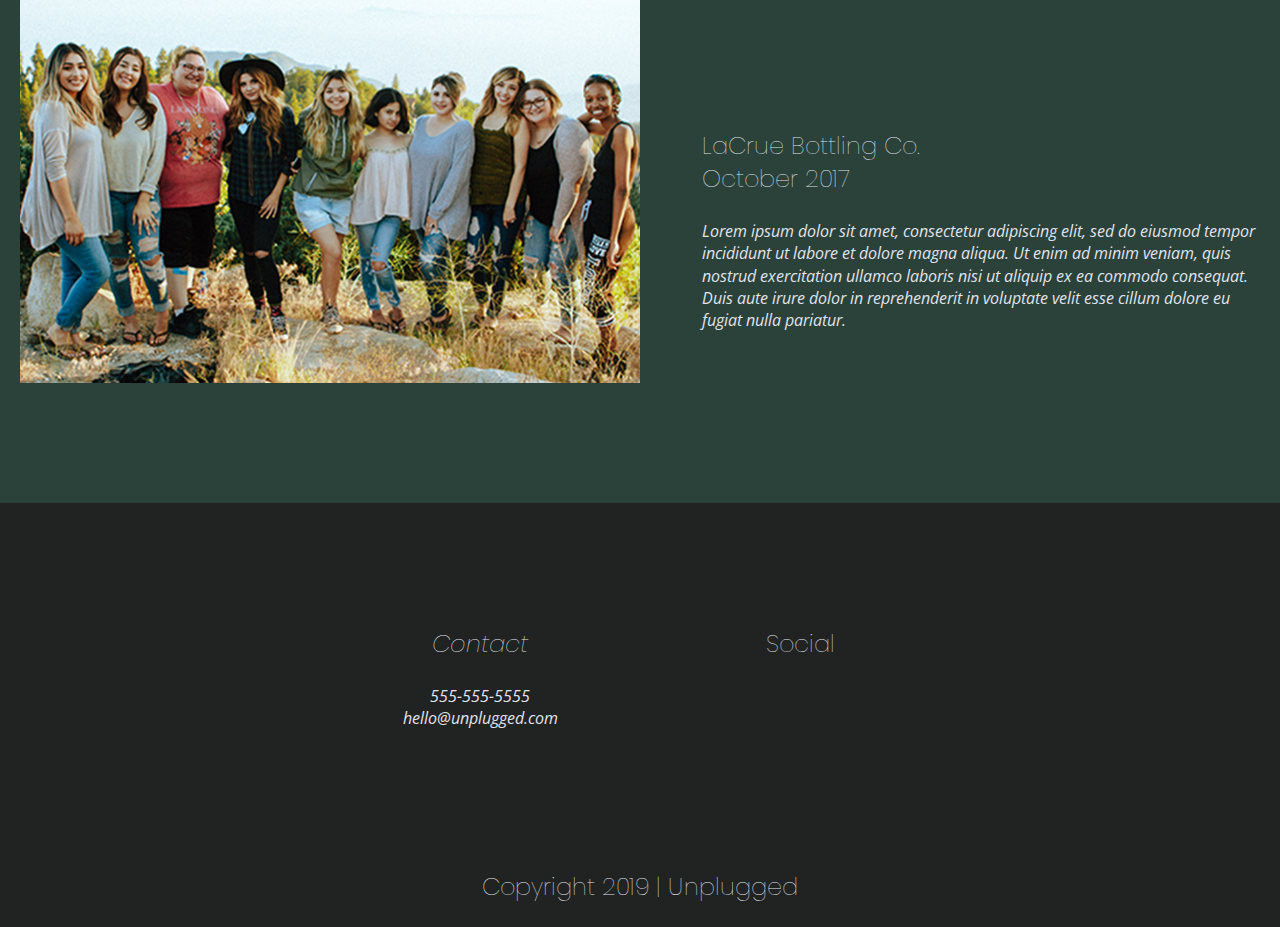
==== commit a8ef016c: "More format fixes" ====
--- a/index.html
+++ b/index.html
@@ -30,7 +30,6 @@
   <!-- Add your site or application content here -->
 
 <header>
-    <div class="content-wrapper">
       <div id="logo">
         <a href="#"><img src="Assets/unpluggedlogo.png" alt="unplugged logo"></a>
       </div>
--- a/css/main.css
+++ b/css/main.css
@@ -144,11 +144,10 @@
 }
  
 address {
- 
+ text-style: normal;
 }
  
 .content-wrapper {
-  width: 100%;
 }
 
  /* -------------------- Base Header - Footer Styles -------------------- */
@@ -165,7 +164,7 @@
   padding: 0px 0;
   background-color: #202322;
 }
-header .content-wrapper{
+header {
   display: flex;
   justify-content: center;
   align-items: center;
@@ -173,6 +172,7 @@
 }
 #logo{
   width: 60%;
+  height: 80%;
   padding: 20px 20px 30px 20px;
 }
 header nav{
@@ -265,6 +265,7 @@
 }
 .features features-items{
 }
+
 .reviews{
   padding: 20px 20px 20px 20px;
   background-color: #2a423a;
@@ -304,11 +305,12 @@
   padding: 20px 20px 20px 20px;
   background-color: #527158;
   display: flex;
-  justify-content: center;
-  align-items: center;
-  flex-flow: row wrap;
-}
-.faq content-wrapper{
+  justify-content:flex-start;
+  align-items: center;
+  flex-flow: row wrap;
+}
+
+.faq .questions{
   display: flex;
   justify-content: center;
   align-items: center;
@@ -492,7 +494,7 @@
 .individual-features{
     width: 100%;
     display: flex;
-    justify-content: center;
+    justify-content: flex-start;
     align-items: center;
     flex-flow: wrap;
 
@@ -532,16 +534,19 @@
 }
 
 .footer-content {
+
   display: flex;
   justify-content: space-around;
-  align-items: center;
+  align-items: flex-start;
 
 }
 
 footer .contact {
+    text-transform: none;
     margin-bottom: 0;
     width: 50%;
 }
+
 footer .social{
   width: 50%;
 }
@@ -557,41 +562,57 @@
     display: flex;
     justify-content: space-around;
     align-items: center;
-}
-
-.mission-content p {
-    width: 100%
-}
-
-.contact-section .content-wrapper h2 {
+    }
+
+    .mission-content p {
+    width: 45%
+    }
+
+    .contact-sections {
     width: 100%;
-}
-
-.contact-content {
     display: flex;
     justify-content: center;
-    align-items:center;
-}
-.general-info{
-  width: 50%;
-}
-.chat {
-  width: 50%;
-}
+    align-items:flex-start;
+    padding: 0px 0px 50px 0px;
+    }
+
+    .contact-content {
+    
+    }
+
+    .general-info{
+    width: 50%;
+    }
+    .chat {
+    width: 50%;
+    }
 /* ==========================================================================
    FAQ Page
    ========================================================================== */
-   .faq .content-wrapper {
-    justify-content: space-between;
-}
-
-article .faq-question {
-    flex-basis: 40%;
-}
-
-.faq h2 {
-    width: 100%;
-}
+   .questions {
+    width:100%;
+    margin: 0px;
+    display: flex;
+    justify-content: center;
+    align-items: center;
+    flex-flow: wrap;
+    }
+
+    .faq-question {
+      width: 45%;
+      margin: 0;
+      padding: 0px 20px 0px 0px;
+      flex-basis: 40%;
+    }
+    .faq h1{
+      padding:0px 0px 0px 80px;
+    }
+    .faq h3{
+      width:90%;
+    }
+    .faq p {
+    width: 80%;
+    }
 
 }
 
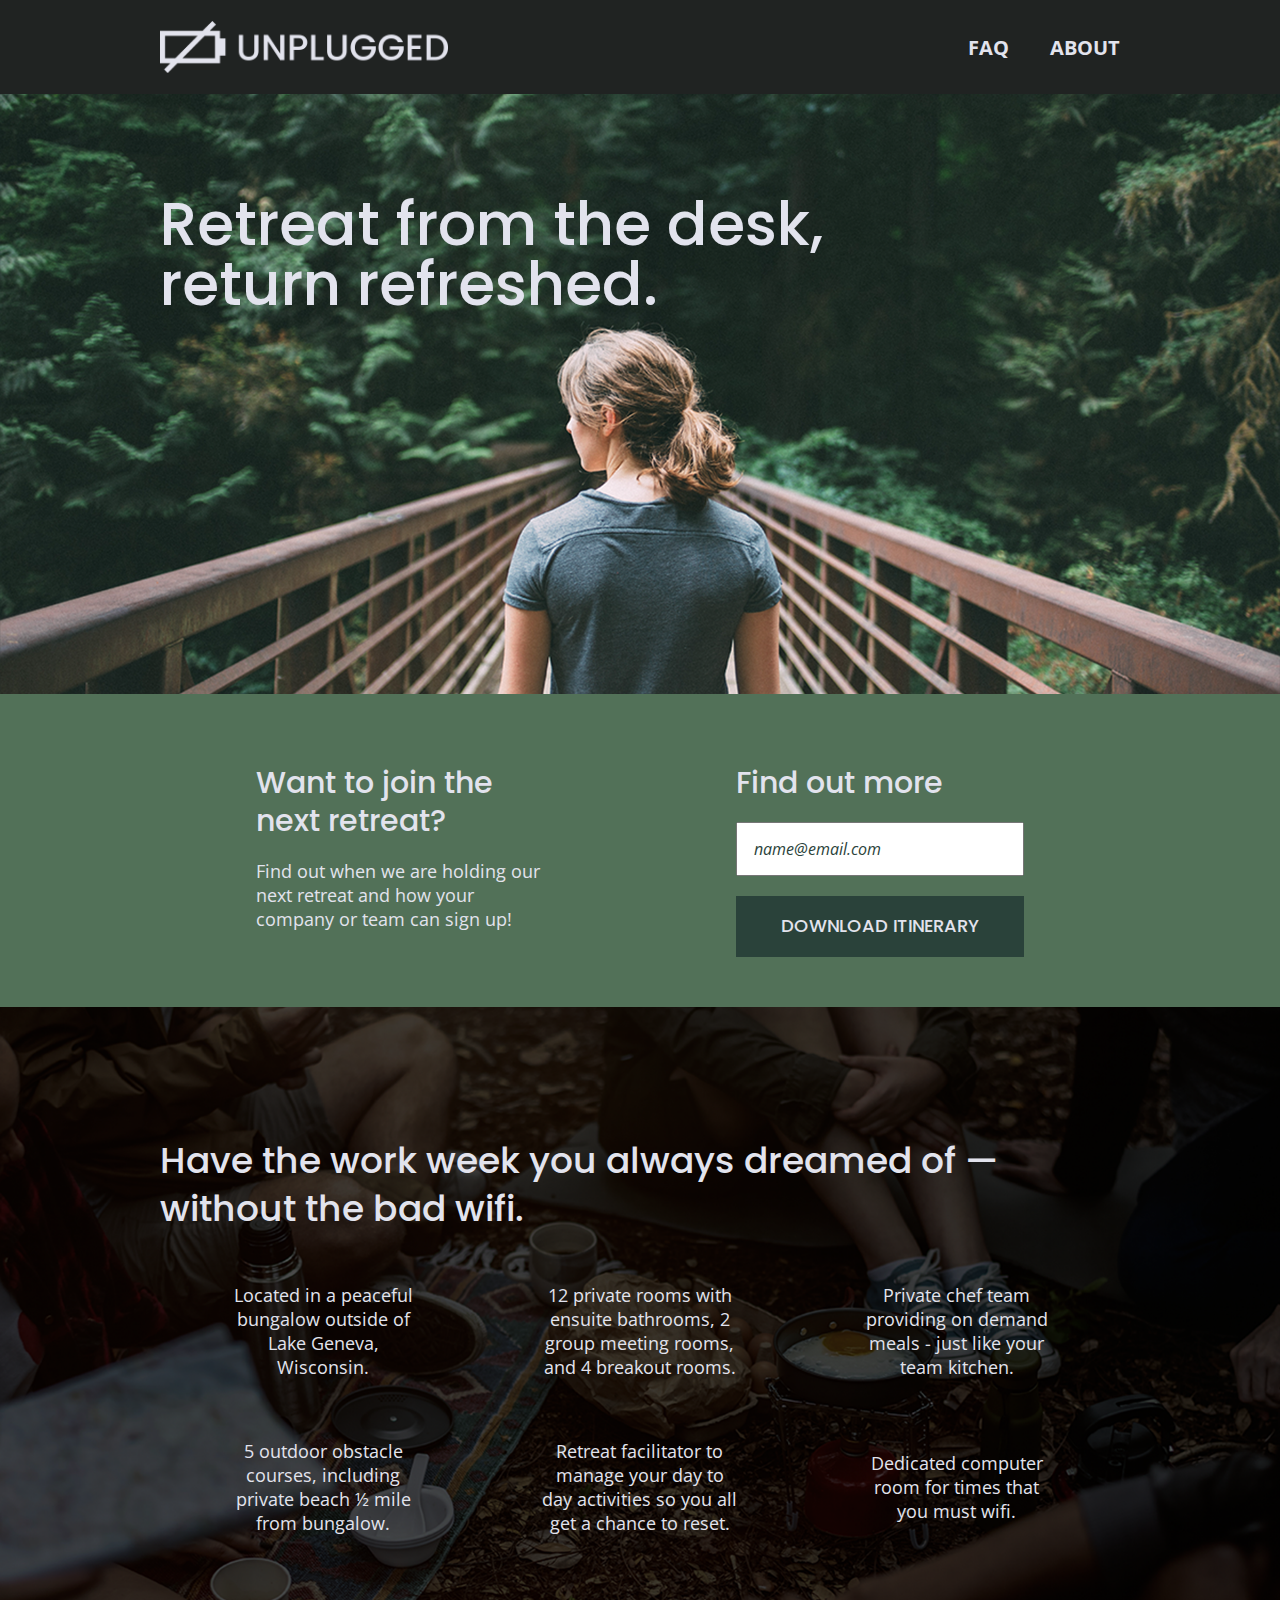
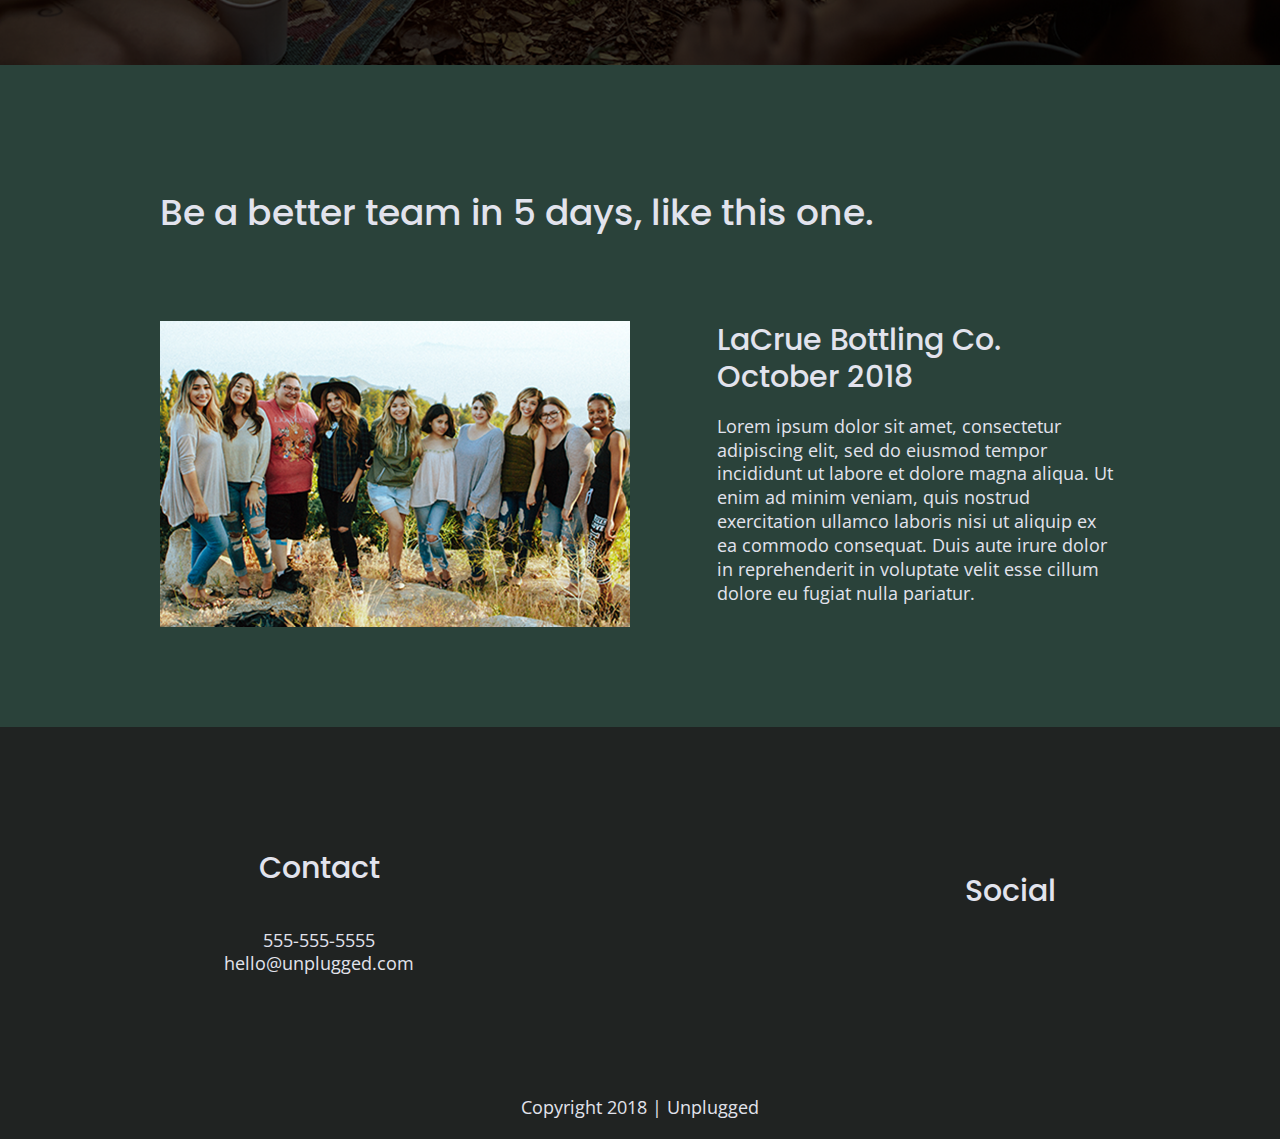
==== commit 4e6eac21: "Fix logo sizing" ====
--- a/index.html
+++ b/index.html
@@ -3,147 +3,193 @@
 
 <head>
   <meta charset="utf-8">
-  <title>Unplugged</title>
+  <meta http-equiv="x-ua-compatible" content="ie=edge">
+  <title>Unplugged Retreat</title>
   <meta name="description" content="">
-  <meta name="viewport" content="width=device-width, initial-scale=1">
-
-  <meta property="og:title" content="">
-  <meta property="og:type" content="">
-  <meta property="og:url" content="">
-  <meta property="og:image" content="">
+  <meta name="viewport" content="width=device-width, initial-scale=1, shrink-to-fit=no">
 
   <link rel="manifest" href="site.webmanifest">
   <link rel="apple-touch-icon" href="icon.png">
   <!-- Place favicon.ico in the root directory -->
-
+  <!-- Google Fonts -->
+  <link href="https://fonts.googleapis.com/css?family=Open+Sans:400,700|Poppins:500,700" rel="stylesheet">
   <link rel="stylesheet" href="css/normalize.css">
   <link rel="stylesheet" href="css/main.css">
-
-  <meta name="theme-color" content="#fafafa">
-
-  <!-- Google Fonts -->
-<link href="https://fonts.googleapis.com/css?family=Open+Sans:400,700|Poppins:500,700" rel="stylesheet">
 </head>
 
 <body>
+  <!--[if lte IE 9]>
+    <p class="browserupgrade">You are using an <strong>outdated</strong> browser. Please <a href="https://browsehappy.com/">upgrade your browser</a> to improve your experience and security.</p>
+  <![endif]-->
 
   <!-- Add your site or application content here -->
+  <header>
+    <div class="content-wrapper">
+      <figure>
+        <a href="#">
+          <img src="img/unpluggedlogo.png" alt="unplugged logo">
+        </a>
+      </figure>
+      <div class="header-divider"></div>
+      <nav>
+        <ul>
+          <li><a href="faq/index.html">FAQ</a></li>
+          <li><a href="about/index.html">About</a></li>
+        </ul>
+      </nav>
+    </div>
+  </header>
 
-<header>
-      <div id="logo">
-        <a href="#"><img src="Assets/unpluggedlogo.png" alt="unplugged logo"></a>
+  <main>
+
+    <section class="hero-area">
+      <div class="content-wrapper">
+        <h1>Retreat from the desk, return refreshed.</h1>
       </div>
-        <div class="header-divider"></div>
-        <nav>
-             <ul>
-                 <li><a href="faq/index.html" target="_blank">FAQ</a></li>
-                 <li><a href="about/index.html" target="_blank">About</a></li>
-             </ul>
-        </nav>
-    </div>
-</header>
+    </section>
 
-<main>
-  <section class="hero-area">
-    <div class="content-wrapper">
-    <h1>Retreat from the desk, return refreshed.</h1>
-    </div>
-  </section>
-  <aside>
-    <section class="newsletter-signup">
+    <aside>
       <div class="content-wrapper">
         <div class="form-description">
-      <h3>Want to join the next retreat? </h3>
-      <p>Find out when we are holding our next retreat and how your company or team can sign up!</p>
+          <h3>Want to join the next retreat?</h3>
+          <p>
+            Find out when we are holding our next retreat and how your company or team can sign up!
+          </p>
         </div>
-      <div class="form">
-      <h3>Find out more</h3>
-      <input type="text" name="name" value="email address">
-      <input type="button" value="Download Itinerary">
+        <div class="form">
+          <h3>Find out more</h3>
+          <input type="text" name="name" value="name@email.com">
+          <input type="button" value="Download Itinerary">
+        </div>
       </div>
-    </div>
+      <!-- aside content wrapper ends -->
+    </aside>
+
+    <section class="features">
+      <div class="content-wrapper">
+        <h2>Have the work week you always dreamed of — without the bad wifi.</h2>
+        <div class="features-items">
+          <article>
+            <p class="fontawesome-icon">
+            </p>
+            <p class="features-item-description">
+              Located in a peaceful bungalow outside of Lake Geneva, Wisconsin.
+            </p>
+          </article>
+          <article>
+            <p class="fontawesome-icon">
+            </p>
+            <p class="features-item-description">
+              12 private rooms with ensuite bathrooms, 2 group meeting rooms, and 4 breakout rooms.
+            </p>
+          </article>
+          <article>
+            <p class="fontawesome-icon">
+            </p>
+            <p class="features-item-description">
+              Private chef team providing on demand meals - just like your team kitchen.
+            </p>
+          </article>
+          <article>
+            <p class="fontawesome-icon">
+            </p>
+            <p class="features-item-description">
+              5 outdoor obstacle courses, including private beach ½ mile from bungalow.
+            </p>
+          </article>
+          <article>
+            <p class="fontawesome-icon">
+            </p>
+            <p class="features-item-description">
+              Retreat facilitator to manage your day to day activities so you all get a chance to reset.
+            </p>
+          </article>
+          <article>
+            <p class="fontawesome-icon">
+            </p>
+            <p class="features-item-description">
+              Dedicated computer room for times that you must wifi.
+            </p>
+          </article>
+        </div>
+      </div>
     </section>
-  </aside>
-  <section class="features">
-    <h2>Have the work week you always dreamed of — without the bad wifi.</h2>
-      <div class="individual-features">
-    <article class="features-items">
-        <p class="fontawesome-icon"></p>
-        <p class="features-item-description">Located in a peaceful bungalow outside of Lake Geneva, Wisconsin.</p>
-      </article>
-      <article class="features-items">
-        <p class="fontawesome-icon"></p>
-        <p class="features-item-description">12 private rooms with ensuite bathrooms, 2 group meeting rooms, and 4 breakout rooms.</p>
-      </article>
-      <article class="features-items">
-        <p class="fontawesome-icon"></p>
-        <p class="features-item-description">Private chef team providing on demand meals - just like your team kitchen.</p>
-      </article>      
-      <article class="features-items">
-        <p class="fontawesome-icon"></p>
-        <p class="features-item-description">5 outdoor obstacle courses, including private beach ½ mile from bungalow.</p>
-      </article>      
-      <article class="features-items">
-        <p class="fontawesome-icon"></p>
-        <p class="features-item-description">Retreat facilitator to manage your day to day activities so you all get a chance to reset.</p>
-      </article>      
-      <article class="features-items">
-        <p class="fontawesome-icon"></p>
-        <p class="features-item-description">Dedicated computer room for times that you must wifi.</p>
-      </article>
-      </div>
-  </section>
-  <section class="reviews">
-    <h2>Be a better team in 5 days, like these.</h2>
+
+    <section class="reviews">
+      <div class="content-wrapper">
+        <h2>Be a better team in 5 days, like this one.</h2>
         <article>
-          <div class="review-image"><img src="img/omar-lopez-296944-unsplash@2x.png" alt="Review Image" /></div>
-           <div class="review-text">
-           <h3>LaCrue Bottling Co.<br>
-           October 2017</h3>
-            <p>Lorem ipsum dolor sit amet, consectetur adipiscing elit, sed do eiusmod tempor incididunt ut labore et dolore magna aliqua. Ut enim ad minim veniam, quis nostrud exercitation ullamco laboris nisi ut aliquip ex ea commodo consequat. Duis aute irure dolor in reprehenderit in voluptate velit esse cillum dolore eu fugiat nulla pariatur. </p>
+          <figure>
+            <img src="img/omar-lopez-296944-unsplash@2x.png" alt="Group of happy people at an outdoor retreat.">
+          </figure>
+          <div>
+            <h3>LaCrue Bottling Co. October 2018</h3>
+            <p>
+              Lorem ipsum dolor sit amet, consectetur adipiscing elit, sed do eiusmod tempor incididunt ut labore et dolore magna aliqua. Ut enim ad minim veniam, quis nostrud exercitation ullamco laboris nisi ut aliquip ex ea commodo consequat. Duis aute irure dolor
+              in reprehenderit in voluptate velit esse cillum dolore eu fugiat nulla pariatur.
+            </p>
           </div>
         </article>
-  </section>
+      </div>
+    </section>
 
-</main>
+  </main>
+  <!-- main wrapper -->
 
-<footer>
-  <div class="content-wrapper">
+  <footer>
+    <div class="content-wrapper">
       <div class="footer-content">
-          <div class="contact">
-            <address>
-              <h3>Contact</h3>
-              <p>555-555-5555<br>
-                hello@unplugged.com</p>
-            </address>
+        <div class="contact">
+          <h4>Contact</h4>
+          <address>
+            <p>
+              555-555-5555<br>
+              hello@unplugged.com
+            </p>
+          </address>
+        </div>
+        <div class="social">
+          <h4>Social</h4>
+          <div class="social-icons">
+            <p>
+              <a href="https://www.facebook.com/Skillcrush/" target="_blank"></a>
+            </p>
+            <p>
+              <a href="https://twitter.com/Skillcrush" target="_blank"></a>
+            </p>
+            <p>
+              <a href="https://www.instagram.com/skillcrush/" target="_blank"></a>
+            </p>
           </div>
-          <div class="social">
-            <h3>Social</h3>
-              <div class="social-icons">
-                  <p><a href="https://www.facebook.com/yoursite" target="_blank"></a></p>
-                  <!-- other social links here --> 
-              </div>
-          </div>
-      </div> <!-- footer content ends --> 
-  </div> <!--footer content-wrapper ends-->
-  
-  <div class="copyright"> 
-    <h3>Copyright 2019 | Unplugged</h3>
-  </div> 
-</footer>
+        </div>
+      </div>
+      <!-- footer content ends -->
+    </div>
+    <!--footer content-wrapper ends-->
+    <div class="copyright">
+      <p>Copyright 2018 | Unplugged</p>
+    </div>
+  </footer>
 
-<!--Site Content Ends-->
-
-  <script src="js/vendor/modernizr-3.11.2.min.js"></script>
+  <script src="js/vendor/modernizr-3.6.0.min.js"></script>
+  <script src="https://code.jquery.com/jquery-3.3.1.min.js" integrity="sha256-FgpCb/KJQlLNfOu91ta32o/NMZxltwRo8QtmkMRdAu8=" crossorigin="anonymous"></script>
+  <script>
+    window.jQuery || document.write('<script src="js/vendor/jquery-3.3.1.min.js"><\/script>')
+  </script>
   <script src="js/plugins.js"></script>
   <script src="js/main.js"></script>
 
   <!-- Google Analytics: change UA-XXXXX-Y to be your site's ID. -->
   <script>
-    window.ga = function () { ga.q.push(arguments) }; ga.q = []; ga.l = +new Date;
-    ga('create', 'UA-XXXXX-Y', 'auto'); ga('set', 'anonymizeIp', true); ga('set', 'transport', 'beacon'); ga('send', 'pageview')
+    window.ga = function() {
+      ga.q.push(arguments)
+    };
+    ga.q = [];
+    ga.l = +new Date;
+    ga('create', 'UA-XXXXX-Y', 'auto');
+    ga('send', 'pageview')
   </script>
-  <script src="https://www.google-analytics.com/analytics.js" async></script>
+  <script src="https://www.google-analytics.com/analytics.js" async defer></script>
 </body>
 
-</html>
+</html>--- a/css/main.css
+++ b/css/main.css
@@ -11,691 +11,849 @@
    Base styles: opinionated defaults
    ========================================================================== */
 
-html {
-  color: #222;
-  font-size: 1em;
-  line-height: 1.4;
-}
-
-/*
- * Remove text-shadow in selection highlight:
- * https://twitter.com/miketaylr/status/12228805301
- *
- * Vendor-prefixed and regular ::selection selectors cannot be combined:
- * https://stackoverflow.com/a/16982510/7133471
- *
- * Customize the background color to match your design.
- */
-
-::-moz-selection {
-  background: #b3d4fc;
-  text-shadow: none;
-}
-
-::selection {
-  background: #b3d4fc;
-  text-shadow: none;
-}
-
-/*
- * A better looking default horizontal rule
- */
-
-hr {
-  display: block;
-  height: 1px;
-  border: 0;
-  border-top: 1px solid #ccc;
-  margin: 1em 0;
-  padding: 0;
-}
-
-/*
- * Remove the gap between audio, canvas, iframes,
- * images, videos and the bottom of their containers:
- * https://github.com/h5bp/html5-boilerplate/issues/440
- */
-
-audio,
-canvas,
-iframe,
-img,
-svg,
-video {
-  vertical-align: middle;
-}
-
-/*
- * Remove default fieldset styles.
- */
-
-fieldset {
-  border: 0;
-  margin: 0;
-  padding: 0;
-}
-
-/*
- * Allow only vertical resizing of textareas.
- */
-
-textarea {
-  resize: vertical;
-}
-
-/* ==========================================================================
-   Author's custom styles
-   ========================================================================== */
-/* General Styles */
- 
-html {
-	font-size: 16px;
-}
- 
-body {
-  font-family: 'Open Sans', sans-serif;
-  font-size: 1em;
-  color: #e2e3ed;
-}
- 
-ul, 
-ol {
- text-transform: uppercase;
- font-weight: 800;
- list-style: none;
-}
-li{
-  padding: 0px 20px 0px 20px;
-}
- 
-a {
-	color: #e2e3ed;
-  text-decoration: none;
-}
-h1{
-  margin: 0%;
-  font-size: 3em;
-  font-weight: 100;
-}
- 
-h2 {
-  font-family: 'Poppins', sans-serif;
-  font-size: 2.5em;
-  font-weight: 100;
-}
- 
-h3, 
-h4 {
-  font-family: 'Poppins', sans-serif;
-  font-size: 1.5em;
-  font-weight: 100;
-}
- 
-p {
-	
-} 
-
-img {
- width: 100%;
-}
- 
-figure {
- 
-}
- 
-address {
- text-style: normal;
-}
- 
-.content-wrapper {
-}
-
- /* -------------------- Base Header - Footer Styles -------------------- */
- header,
- footer {
-    margin: 0px;
-     display: flex;
-     justify-content: center;
-     align-items: center;
-     flex-flow: row wrap;
- }
- /* -------------------- Header Layout Styles -------------------- */
- header {
-  padding: 0px 0;
-  background-color: #202322;
-}
-header {
-  display: flex;
-  justify-content: center;
-  align-items: center;
-  flex-flow: row wrap;
-}
-#logo{
-  width: 60%;
-  height: 80%;
-  padding: 20px 20px 30px 20px;
-}
-header nav{
-  width: 60%;
-  display: flex;
-  justify-content: space-around;
-  align-items: center;
-  flex-flow: row wrap;
-}
-header nav ul{
-  width: 30%;
-  font-size: 1.5em;
-  font-weight: 800;
-  padding: 0px 0px 0px 0px;
-  display: flex;
-  justify-content: space-around;
-  align-items: center;
-}
-.header-divider{
-  width: 100%;
-  border-top: solid #333 2px;
-}
-
-/* -------------------- Main Page Layout Styles -------------------- */
-
-.hero-area{
-  padding: 40px 20px 350px 20px;
-  background: url('../img/jake-melara-30679-unsplash.jpg') center no-repeat #333;
-  background-size: cover;
-  display: flex;
-  justify-content: center;
-  align-items: center;
-  flex-flow: row wrap;
-}
-aside{
-  background-color: #527158;
-  padding: 20px 20px 0px 20px;
-  display: flex;
-  justify-content: center;
-  align-items: center;
-  flex-flow: row wrap;
-}
-aside .form {
-  margin-top: 30px;
-  padding: 0px 20px 20px 20px;
-}
-
-.form-description{
-  font-style: italic;
-}
- 
-input[type=text] {
-  box-sizing: border-box;
-  width: 100%;
-  color: #2a423a;
-  font-style: italic;
-  padding: 1em;
-}
- 
-input[type=button] {
-  width: 100%;
-  padding: 20px 0;
-  margin-top: 20px;
-  background-color: #2a423a;
-  font-family: 'Poppins', Helvetica, Arial, sans-serif;
-  font-weight: 500;
-  font-size: 1.125em;
-  color: #e2e3ed;
-  border: none;
-  text-align: center;
-  text-transform: uppercase;
-}
-.features{
-  padding: 20px 20px 20px 20px;
-  background: url('../img/rawpixel-800820-unsplash1.jpg') center no-repeat #333;
-  background-size: cover;
-  display: flex;
-  justify-content: center;
-  align-items: center;
-  flex-flow: row wrap;
-}
-.features h1{
-}
-.features .content-wrapper{
-  width: 50%;
-
-}
-.features article{
-  text-align: center;
-}
-.features features-items{
-}
-
-.reviews{
-  padding: 20px 20px 20px 20px;
-  background-color: #2a423a;
-  display: flex;
-  justify-content: start;
-  align-items: center;
-  flex-flow: row wrap;
-}
-
-.reviews p{
-  font-style: italic;
-  font-size: 1em;
-}
-
-/* -------------------- About Page Layout Styles -------------------- */
-
-.mission{
-  padding: 20px 20px 20px 20px;
-  background-color: #527158;
-  display: flex;
-  justify-content: center;
-  align-items: center;
-  flex-flow: row wrap;
-}
-.contact-section{
-  padding: 20px 20px 20px 20px;
-  background-color: #2a423a;
-  display: flex;
-  justify-content: center;
-  align-items: center;
-  flex-flow: row wrap;
-}
-
-/* -------------------- FAQ Page Layout Styles -------------------- */
-
-.faq{
-  padding: 20px 20px 20px 20px;
-  background-color: #527158;
-  display: flex;
-  justify-content:flex-start;
-  align-items: center;
-  flex-flow: row wrap;
-}
-
-.faq .questions{
-  display: flex;
-  justify-content: center;
-  align-items: center;
-  flex-flow: row wrap;
-}
-.faq article{
-  padding: 20px 0px 0px 0px;
-}
-.faq p{
-  font-size: 1.1em;
-  font-style: italic;
-}
-
-
-/* -------------------- Footer Layout Styles -------------------- */
-
-footer{
-  background-color: #202322;
-  text-align: center;
-}
-footer .content-wrapper {
-  width: 55%;
-  margin: 50px 0;
-}
-footer social-icons{
-  display: flex;
-  justify-content: center;
-  align-items: center;
-}
-footer social p{
-  display: flex;
-  justify-content: center;
-  align-items: center;
-}
-
-
-
-
-/* ==========================================================================
-   Helper classes
-   ========================================================================== */
-
-/*
- * Hide visually and from screen readers
- */
-
-.hidden,
-[hidden] {
-  display: none !important;
-}
-
-/*
- * Hide only visually, but have it available for screen readers:
- * https://snook.ca/archives/html_and_css/hiding-content-for-accessibility
- *
- * 1. For long content, line feeds are not interpreted as spaces and small width
- *    causes content to wrap 1 word per line:
- *    https://medium.com/@jessebeach/beware-smushed-off-screen-accessible-text-5952a4c2cbfe
- */
-
-.sr-only {
-  border: 0;
-  clip: rect(0, 0, 0, 0);
-  height: 1px;
-  margin: -1px;
-  overflow: hidden;
-  padding: 0;
-  position: absolute;
-  white-space: nowrap;
-  width: 1px;
-  /* 1 */
-}
-
-/*
- * Extends the .sr-only class to allow the element
- * to be focusable when navigated to via the keyboard:
- * https://www.drupal.org/node/897638
- */
-
-.sr-only.focusable:active,
-.sr-only.focusable:focus {
-  clip: auto;
-  height: auto;
-  margin: 0;
-  overflow: visible;
-  position: static;
-  white-space: inherit;
-  width: auto;
-}
-
-/*
- * Hide visually and from screen readers, but maintain layout
- */
-
-.invisible {
-  visibility: hidden;
-}
-
-/*
- * Clearfix: contain floats
- *
- * For modern browsers
- * 1. The space content is one way to avoid an Opera bug when the
- *    `contenteditable` attribute is included anywhere else in the document.
- *    Otherwise it causes space to appear at the top and bottom of elements
- *    that receive the `clearfix` class.
- * 2. The use of `table` rather than `block` is only necessary if using
- *    `:before` to contain the top-margins of child elements.
- */
-
-.clearfix::before,
-.clearfix::after {
-  content: " ";
-  display: table;
-}
-
-.clearfix::after {
-  clear: both;
-}
-
-/* ==========================================================================
-   EXAMPLE Media Queries for Responsive Design.
-   These examples override the primary ('mobile first') styles.
-   Modify as content requires.
-   ========================================================================== */
-
-@media only screen and (min-width: 768px){
-  /*Tablet Styles Here*/
-  /* General styles */
+   html {
+    color: #222;
+    font-size: 1em;
+    line-height: 1.4;
+  }
+  
+  /*
+   * Remove text-shadow in selection highlight:
+   * https://twitter.com/miketaylr/status/12228805301
+   *
+   * Vendor-prefixed and regular ::selection selectors cannot be combined:
+   * https://stackoverflow.com/a/16982510/7133471
+   *
+   * Customize the background color to match your design.
+   */
+  
+  ::-moz-selection {
+    background: #b3d4fc;
+    text-shadow: none;
+  }
+  
+  ::selection {
+    background: #b3d4fc;
+    text-shadow: none;
+  }
+  
+  /*
+   * A better looking default horizontal rule
+   */
+  
+  hr {
+    display: block;
+    height: 1px;
+    border: 0;
+    border-top: 1px solid #ccc;
+    margin: 1em 0;
+    padding: 0;
+  }
+  
+  /*
+   * Remove the gap between audio, canvas, iframes,
+   * images, videos and the bottom of their containers:
+   * https://github.com/h5bp/html5-boilerplate/issues/440
+   */
+  
+  audio,
+  canvas,
+  iframe,
+  img,
+  svg,
+  video {
+    vertical-align: middle;
+  }
+  
+  /*
+   * Remove default fieldset styles.
+   */
+  
+  fieldset {
+    border: 0;
+    margin: 0;
+    padding: 0;
+  }
+  
+  /*
+   * Allow only vertical resizing of textareas.
+   */
+  
+  textarea {
+    resize: vertical;
+  }
+  
+  /* ==========================================================================
+     Browser Upgrade Prompt
+     ========================================================================== */
+  
+  .browserupgrade {
+    margin: 0.2em 0;
+    background: #ccc;
+    color: #000;
+    padding: 0.2em 0;
+  }
+  
+  /* ==========================================================================
+     Author's custom styles
+     ========================================================================== */
+  
+  /* General Styles */
+   
+  html {
+    font-size: 16px;
+  }
+   
+  body {
+    font-size: 1em;
+    font-family: 'Open Sans', sans-serif;
+    color: #e2e3ed;
+    text-align: left;
+  }
+   
+  ul, 
+  ol {
+    list-style-type: none;
+  }
+   
+  a {
+    color: #e2e3ed;
+    text-decoration: none;
+  }
+   
+  h2 {
+    font-family: 'Poppins', sans-serif;
+    font-weight: 500;
+    font-size: 1.875em;
+  }
+   
+  h3, 
+  h4 {
+    font-family: 'Poppins', sans-serif;
+    font-weight: 500;
+    font-size: 1.125em;
+    margin: 20px 0;
+  }
+   
+  p {
+    font-size: .875em;
+    line-height: 1.285;
+  }
+   
+  img {
+   width: 100%;
+  }
+   
+  figure {
+   margin: 0;
+  }
+   
+  address {
+   font-style: normal;
+  }
+   
   .content-wrapper {
-    max-width: 640px;
-    margin: 10px 0;
-}
-
-/* Header */
-
-header {
-   justify-content: space-between;
-}
-
-header .content-wrapper {
-    padding:0px 20px 0px 20px ;
+    width: 90%;
+    margin: 50px 0;
+  }
+  
+  /* -------------------- Base Header - Footer Styles -------------------- */
+  
+  header,
+  footer {
+    background-color: #202322;
+    display: flex;
+    justify-content: center;
+    align-items: center;
+    flex-flow: row wrap;
+  }
+  
+  header {
+    padding: 15px 0;
+  }
+  
+  header .content-wrapper {
+    margin: 0;
+    display: flex;
+    justify-content: center;
+    align-items: center;
+    flex-flow: row wrap;
+  }
+  
+  header figure {
+    width: 60%;
+    display: flex;
+    justify-content: center;
+    align-items: center;
+    flex-flow: row wrap;
+  }
+  
+  .header-divider {
+    background: #3a3a3a; 
+    height: 1px;
     width: 100%;
-    justify-content: space-between;
-}
-#logo{
-  width: 45%;
-}
-header nav {
-    width: 45%;
+    margin: 10px 0 20px 0;
+  }
+  
+  header nav {
+    width: 60%;
+    font-size: 1.125em;
+    font-weight: 700;
+    text-transform: uppercase;
+    display: flex;
+    justify-content: space-around;
+    align-items: center;
+    flex-flow: row wrap;
+  }
+  
+  header nav ul {
+    width: 100%;
+    display: flex;
+    justify-content: space-around;
+  }
+  
+  header nav ul li {
+    font-size: 1.125em;
+  }
+  
+  footer {
+    text-align: center;
+    flex-direction: column;
+  }
+  
+  footer p {
+    margin: 0;
+  }
+  
+  footer .content-wrapper {
+    width: 55%;
+    margin: 50px 0;
+  }
+  
+  footer .contact {
+    margin-bottom: 50px;
+  }
+  
+  footer .social-icons {
+    display: flex;
+    justify-content: space-around;
+    align-items: center;
+  }
+  
+  footer .social-icons p {
+    display: flex;
+    justify-content: center;
+    align-items: center;
+  }
+  
+  footer .copyright {
+    margin: 20px 0;
+  }
+  
+  
+  /* -------------------- Mobile Styles - Homepage -------------------- */
+  
+  /* Hero Area */
+  
+  .hero-area {
+    background: url(../img/jake-melara-30679-unsplash@2x.png);
+    background-size: cover;
+    background-position: center;
+    min-height: 500px;
+    display: flex;
+    justify-content: center;
+    flex-flow: row wrap;
+  }
+  
+  .hero-area h1 {
+    font-size: 2.25em;
+    font-family: 'Poppins', Helvetica, Arial, sans-serif; 
+    font-weight: 500; 
+    line-height: 1.2; 
+  }
+  
+  /* Aside */
+  
+  aside {
+    background-color: #527158;
+    display: flex;
+    justify-content: center;
+    align-items: center;
+    flex-flow: row wrap;
+  }
+  
+  aside .form{
+    margin-top: 30px;
+  }
+  
+  input[type=text] {
+    box-sizing: border-box;
+    width: 100%;
+    color: #2a423a;
+    font-style: italic;
+    padding: 1em;
+  }
+  
+  input[type=button] {
+    width: 100%;
+    padding: 20px 0;
+    margin-top: 20px;
+    background-color: #2a423a;
+    font-family: 'Poppins', Helvetica, Arial, sans-serif;
+    font-weight: 500;
+    font-size: 1.125em;
+    color: #e2e3ed;
+    border: none;
+    text-align: center;
+    text-transform: uppercase;
+  }
+  
+  /* Features */
+  
+  .features {
+    background: url('../img/rawpixel-800820-unsplash@2x.png');
+    background-size: cover;
+    background-position: center;
+    display: flex;
+    justify-content: center;
+    flex-flow: row wrap;
+  }
+  
+  .features h2 {
+    margin-bottom: 60px;
+  }
+  
+  .features article {
+    width: 63%;
+    margin: 30px 0;
+  }
+  
+  .features .features-items {
+    display: flex;
+    justify-content: center;
+    align-items: center;
+    flex-flow: row wrap;
+  }
+  
+  .features p {
+    text-align: center;
+    margin: 0;
+  }
+  
+  /* Reviews */
+  
+  .reviews {
+    background-color: #2a423a;
+    display: flex;
+    justify-content: center;
+    flex-flow: row wrap;
+  }
+  
+  .reviews h2 {
+    margin-bottom: 40px;
+    line-height: 1;
+  }
+  
+  .reviews h3 {
+    width: 55%;
+    margin: 20px 0;
+  }
+  
+  /* ==========================================================================
+     About Page
+     ========================================================================== */
+  
+  .mission {
+    background-color: #527158;
+    display: flex;
+    justify-content: center;
+    align-items: center;
+    flex-flow: row wrap;
+  }
+  
+  .contact-section {
+    background-color: #2a423a;
+    display: flex;
+    justify-content: center;
+    align-items: center;
+    flex-flow: row wrap;
+  }
+  
+  .contact-content p {
+    margin: 0;
+  }
+  
+  /* ==========================================================================
+     FAQ Page
+     ========================================================================== */
+  
+  .faq {
+    background-color: #527158;
+    display: flex;
+    justify-content: center;
+    align-items: center;
+    flex-flow: row wrap;
+  }
+  
+  .faq .content-wrapper {
+    margin: 50px 0 0 0;
+    display: flex;
+    justify-content: center;
+    align-items: center;
+    flex-flow: row wrap;
+  }
+  
+  .faq h2 {
+    margin-bottom: 40px;
+    line-height: 1;
+  }
+  
+  .faq-content {
+    margin-bottom: 50px;
+  }
+  
+  .faq-content h4 {
+    line-height: 1.333;
+  }
+  
+  /* ==========================================================================
+     Helper classes
+     ========================================================================== */
+  
+  /*
+   * Hide visually and from screen readers
+   */
+  
+  .hidden {
+    display: none !important;
+  }
+  
+  /*
+   * Hide only visually, but have it available for screen readers:
+   * https://snook.ca/archives/html_and_css/hiding-content-for-accessibility
+   *
+   * 1. For long content, line feeds are not interpreted as spaces and small width
+   *    causes content to wrap 1 word per line:
+   *    https://medium.com/@jessebeach/beware-smushed-off-screen-accessible-text-5952a4c2cbfe
+   */
+  
+  .visuallyhidden {
+    border: 0;
+    clip: rect(0 0 0 0);
+    height: 1px;
+    margin: -1px;
+    overflow: hidden;
+    padding: 0;
+    position: absolute;
+    width: 1px;
+    white-space: nowrap;
+    /* 1 */
+  }
+  
+  /*
+   * Extends the .visuallyhidden class to allow the element
+   * to be focusable when navigated to via the keyboard:
+   * https://www.drupal.org/node/897638
+   */
+  
+  .visuallyhidden.focusable:active,
+  .visuallyhidden.focusable:focus {
+    clip: auto;
+    height: auto;
+    margin: 0;
+    overflow: visible;
+    position: static;
+    width: auto;
+    white-space: inherit;
+  }
+  
+  /*
+   * Hide visually and from screen readers, but maintain layout
+   */
+  
+  .invisible {
+    visibility: hidden;
+  }
+  
+  /*
+   * Clearfix: contain floats
+   *
+   * For modern browsers
+   * 1. The space content is one way to avoid an Opera bug when the
+   *    `contenteditable` attribute is included anywhere else in the document.
+   *    Otherwise it causes space to appear at the top and bottom of elements
+   *    that receive the `clearfix` class.
+   * 2. The use of `table` rather than `block` is only necessary if using
+   *    `:before` to contain the top-margins of child elements.
+   */
+  
+  .clearfix:before,
+  .clearfix:after {
+    content: " ";
+    /* 1 */
+    display: table;
+    /* 2 */
+  }
+  
+  .clearfix:after {
+    clear: both;
+  }
+  
+  /* ==========================================================================
+     EXAMPLE Media Queries for Responsive Design.
+     These examples override the primary ('mobile first') styles.
+     Modify as content requires.
+     ========================================================================== */
+  
+  @media only screen and (min-width:768px) {
+    /*Tablet styles here*/
+  
+    /* General styles */
+    .content-wrapper {
+      max-width: 640px;
+      margin: 100px 0;
+    }
+        
+    h2 {
+      font-size: 2.25em;
+      line-height: 1.333;
+    }
+  
+    h3 {
+        font-size: 1.5em;
+        line-height: 1.25;
+    }
+  
+    /* Header */
+    header {
+      justify-content: space-around;
+      padding: 33px 0;
+    }
+  
+    header .content-wrapper {
+      width: 100%;
+      justify-content: space-between;
+    }
+  
+    header figure {
+      width: 30%;
+    }
+  
+    header nav {
+      width: 20%;
+    }
+  
+    header nav ul {
+      justify-content: space-between;
+    }
+  
+    .header-divider {
+      display: none;
+    }
+    /* Hero Area */
+  
+    .hero-area {
+      min-height: 600px;
+    }
+  
+    .hero-area h1 {
+      font-size: 3em;
+      line-height: 1;
+      margin: 0;
+  }
+  
+    /* Aside */
+    aside .content-wrapper {
+      margin: 50px 0;
+      display: flex;
+      justify-content: space-between;
+      flex-flow: row wrap;
+    }
+  
+    aside .content-wrapper .form-description,
+    aside .content-wrapper .form {
+      width: 40%;
+      margin: 0;
+    }
+  
+    /* Features */
+  
+    .features h2 {
+      margin-bottom: 20px;
+    }
+  
+    .features article {
+      display: flex;
+      justify-content: center;
+      align-items: center;
+      flex-flow: column wrap;
+      flex-basis: 50%;
+    }
     
-}
-
-header nav ul {
-  justify-content:space-between;
-}
-
-.header-divider {
-    display: none;
-}
-
-/* Hero Area */
-
-/* Aside */
-aside .content-wrapper {
-    margin: 50px 0px;
-    display: flex;
-    justify-content: space-around;
-    align-items: center;
-    flex-flow: row wrap;
-}
-
-aside .content-wrapper .form-description,
-aside .content-wrapper .form {        
-    width:45%;     
-    margin: 0;
-}
-
-/* Features */
-
-.individual-features{
-    width: 100%;
-    display: flex;
-    justify-content: flex-start;
-    align-items: center;
-    flex-flow: wrap;
-
-}
-.features-items{
-   width: 50%;
-    margin:0;
-}
-
-
-/* Reviews */
-
-.reviews article{
-  width:100%;
-  margin: 0px;
-  display: flex;
-  justify-content: space-between;
-  align-items: center;
-  flex-flow: row wrap;
-}
-
-.review-image{
-  width:50%;
-  padding: 10px 0px 100px 0px;
-  margin: 0;
-}
-.review-text{
-  width:45%;     
-  margin: 0;
-}
-
-
-/* Footer */
-footer .content-wrapper {
-    width: 100%;
-    margin: 100px 0;
-}
-
-.footer-content {
-
-  display: flex;
-  justify-content: space-around;
-  align-items: flex-start;
-
-}
-
-footer .contact {
-    text-transform: none;
-    margin-bottom: 0;
-    width: 50%;
-}
-
-footer .social{
-  width: 50%;
-}
-
-footer .copyright {
-    width: 100%;
-}
-/* ==========================================================================
-   About Page
-   ========================================================================== */
- 
-   .mission-content {
-    display: flex;
-    justify-content: space-around;
-    align-items: center;
-    }
-
+    .features .features-item-description {
+      width: 62%;
+    }
+  
+    /* Reviews */
+    .reviews article {
+      display: flex;
+      justify-content: space-between;
+    }
+  
+    .reviews h2 {
+      width: 85%;
+    }
+  
+    .reviews article figure,
+    .reviews article div {
+      width: 49%;
+    }
+  
+    .reviews h3 {
+      width: 75%;
+      margin: 0;
+    }
+    /* Footer */
+    footer .content-wrapper {
+      width: 65%;
+      margin: 100px 0;
+    }
+  
+    footer .footer-content {
+      display: flex;
+      justify-content: space-between;
+      align-items: center;
+      flex-direction: row;
+    }
+  
+    footer .contact {
+      margin-bottom: 0;
+    }
+  
+    footer h4 {
+      font-size: 1.5em;
+      margin-bottom: 40px;
+    }
+  
+    footer p {
+        line-height: 1.285;
+    }
+  
+    footer .copyright {
+      width: 100%;
+    }
+  
+    /* ==========================================================================
+     About Page
+     ========================================================================== */
+  
+    .mission-content {
+      display: flex;
+      justify-content: space-between;
+      align-items: center;
+      padding-top: 20px;
+    }
+  
     .mission-content p {
-    width: 45%
-    }
-
-    .contact-sections {
-    width: 100%;
-    display: flex;
-    justify-content: center;
-    align-items:flex-start;
-    padding: 0px 0px 50px 0px;
-    }
-
+      width: 45%;
+    }
+  
+    .contact-section .content-wrapper h2 {
+      width: 80%;
+    }
+  
     .contact-content {
+      display: flex;
+      justify-content: space-between;
+      align-items: flex-start;
+    }
+  
+    .contact-content h4 {
+      font-size: 1.5em;
+    }
+  
+    /* ==========================================================================
+     FAQ Page
+     ========================================================================== */
+  
+    .faq .content-wrapper {
+      justify-content: space-between;
+    }
+  
+    .faq-content {
+      flex-basis: 45%;
+    }
+  
+    .faq h2 {
+      width: 100%;
+    }
+  
+    .faq h4,
+    .faq p {
+        font-size: .875em;
+        line-height: 1.125;
+    }
+  }
+  
+  @media only screen and (min-width:1200px) {
+    /*Desktop styles here*/
+  
+    header {
+      padding: 15px 0;
+    }
+  
+    .content-wrapper {
+      max-width: 960px;
+    }
+  
+    h2 {
+      font-size: 2.25em;
+    }
+  
+    h3,
+    h4 {
+        font-size: 1.875em;
+    }
+  
+    p {
+        font-size: 1.125em;
+        line-height: 1.333;
+    }
+    /* Hero */
+    .hero-area h1 {
+      font-size: 3.75em;
+      width: 80%;
+  }
+  
+    /* Aside */
+    aside .content-wrapper {
+      justify-content: space-around;
+    }
+  
+    aside .content-wrapper .form-description,
+    aside .content-wrapper .form {
+      width: 30%;
+    }
+  
+    .form-description p {
+      font-size: 1.125em;
+    }
+  
+    /* Features */
+  
+  
+    .features h2 {
+      width: 90%;
+    }
+  
+    .features article {
+      flex-basis: 33%;
+    }
     
-    }
-
-    .general-info{
-    width: 50%;
-    }
-    .chat {
-    width: 50%;
-    }
-/* ==========================================================================
-   FAQ Page
-   ========================================================================== */
-   .questions {
-    width:100%;
-    margin: 0px;
-    display: flex;
-    justify-content: center;
-    align-items: center;
-    flex-flow: wrap;
-    }
-
-    .faq-question {
-      width: 45%;
-      margin: 0;
-      padding: 0px 20px 0px 0px;
-      flex-basis: 40%;
-    }
-    .faq h1{
-      padding:0px 0px 0px 80px;
-    }
-    .faq h3{
-      width:90%;
-    }
+    /* Reviews */
+    .reviews article div {
+      width: 42%;
+    }
+  
+    .reviews h2 {
+      padding-bottom: 50px;
+    }
+  
+    footer h4 {
+      font-size: 1.875em;
+    }
+  
+    /* ==========================================================================
+    About Page
+    ========================================================================== */
+  
+    .mission h2,
+    .contact-section .content-wrapper h2 {
+        width: 95%;
+        font-size: 3em;
+    }
+  
+    .contact-content h4 {
+      font-size: 1.875em;
+    }
+  
+    /* ==========================================================================
+    FAQ Page
+    ========================================================================== */
+    .faq h2 {
+      width: 100%;
+      font-size: 3em;
+    }
+      
+    .faq h4,
     .faq p {
-    width: 80%;
-    }
-
-}
-
-@media only screen and (min-width:1200px){
-  /*Desktop Styles Here*/
-  .features-items{
-    width: 30%;
-    margin: 0;
-  }
-}
-
-/* ==========================================================================
-   Print styles.
-   Inlined to avoid the additional HTTP request:
-   https://www.phpied.com/delay-loading-your-print-css/
-   ========================================================================== */
-
-@media print {
-  *,
-  *::before,
-  *::after {
-    background: #fff !important;
-    color: #000 !important;
-    /* Black prints faster */
-    box-shadow: none !important;
-    text-shadow: none !important;
-  }
-
-  a,
-  a:visited {
-    text-decoration: underline;
-  }
-
-  a[href]::after {
-    content: " (" attr(href) ")";
-  }
-
-  abbr[title]::after {
-    content: " (" attr(title) ")";
-  }
-
-  /*
-   * Don't show links that are fragment identifiers,
-   * or use the `javascript:` pseudo protocol
-   */
-  a[href^="#"]::after,
-  a[href^="javascript:"]::after {
-    content: "";
-  }
-
-  pre {
-    white-space: pre-wrap !important;
-  }
-
-  pre,
-  blockquote {
-    border: 1px solid #999;
-    page-break-inside: avoid;
-  }
-
-  /*
-   * Printing Tables:
-   * https://web.archive.org/web/20180815150934/http://css-discuss.incutio.com/wiki/Printing_Tables
-   */
-  thead {
-    display: table-header-group;
-  }
-
-  tr,
-  img {
-    page-break-inside: avoid;
-  }
-
-  p,
-  h2,
-  h3 {
-    orphans: 3;
-    widows: 3;
-  }
-
-  h2,
-  h3 {
-    page-break-after: avoid;
-  }
-}
-
+        font-size: 1.125em;
+        line-height: 1;
+    }
+  }
+  
+  /* ==========================================================================
+     Print styles.
+     Inlined to avoid the additional HTTP request:
+     https://www.phpied.com/delay-loading-your-print-css/
+     ========================================================================== */
+  
+  @media print {
+    *,
+    *:before,
+    *:after {
+      background: transparent !important;
+      color: #000 !important;
+      /* Black prints faster */
+      -webkit-box-shadow: none !important;
+      box-shadow: none !important;
+      text-shadow: none !important;
+    }
+    a,
+    a:visited {
+      text-decoration: underline;
+    }
+    a[href]:after {
+      content: " (" attr(href) ")";
+    }
+    abbr[title]:after {
+      content: " (" attr(title) ")";
+    }
+    /*
+       * Don't show links that are fragment identifiers,
+       * or use the `javascript:` pseudo protocol
+       */
+    a[href^="#"]:after,
+    a[href^="javascript:"]:after {
+      content: "";
+    }
+    pre {
+      white-space: pre-wrap !important;
+    }
+    pre,
+    blockquote {
+      border: 1px solid #999;
+      page-break-inside: avoid;
+    }
+    /*
+       * Printing Tables:
+       * http://css-discuss.incutio.com/wiki/Printing_Tables
+       */
+    thead {
+      display: table-header-group;
+    }
+    tr,
+    img {
+      page-break-inside: avoid;
+    }
+    p,
+    h2,
+    h3 {
+      orphans: 3;
+      widows: 3;
+    }
+    h2,
+    h3 {
+      page-break-after: avoid;
+    }
+  }